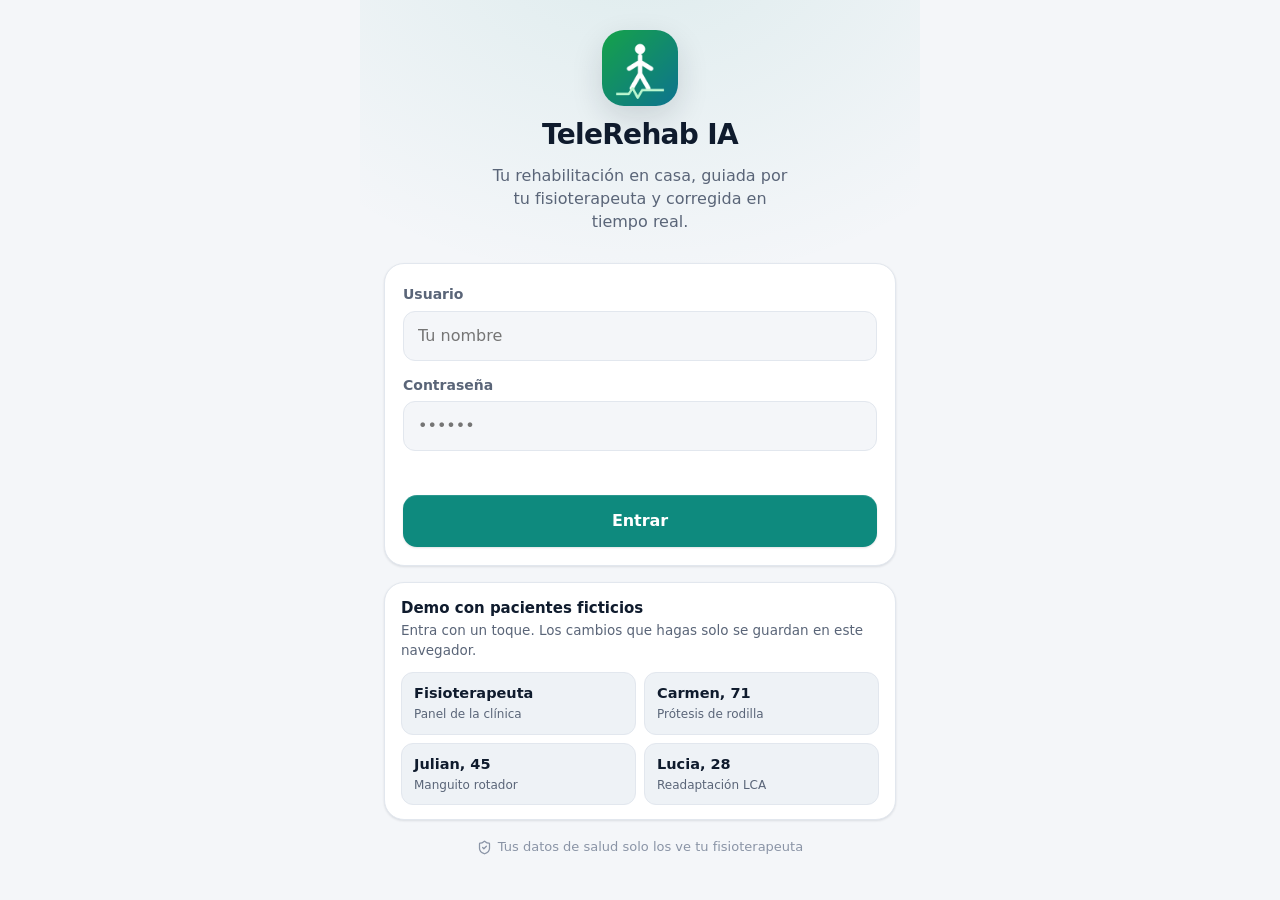
==== index.html @ af3c174a "Demo pública de TeleRehab IA con pacientes ficticios Co-Authored-By: Claude Opus 5.5 <noreply@anthro" ====
<!doctype html>
<html lang="es">
<head>
  <meta charset="utf-8">
  <meta name="viewport" content="width=device-width, initial-scale=1, viewport-fit=cover">
  <meta name="theme-color" content="#F4F6F9" media="(prefers-color-scheme: light)">
  <meta name="theme-color" content="#0B1015" media="(prefers-color-scheme: dark)">
  <meta name="description" content="Telerehabilitación con visión artificial: tu fisioterapeuta te corrige en casa.">
  <meta name="apple-mobile-web-app-capable" content="yes">
  <meta name="mobile-web-app-capable" content="yes">
  <meta name="apple-mobile-web-app-status-bar-style" content="default">
  <meta name="apple-mobile-web-app-title" content="TeleRehab">
  <meta name="robots" content="noindex">
  <title>TeleRehab IA</title>
  <link rel="manifest" href="/manifest.webmanifest">
  <link rel="icon" href="/static/icono.svg" type="image/svg+xml">
  <link rel="apple-touch-icon" href="/static/icono-192.png">
  <link rel="stylesheet" href="/static/app.css">
</head>
<body>
  <!-- Iconos de línea estilo Lucide (licencia ISC). Se usan con <svg class="ic"><use href="#i-nombre"/></svg> -->
  <svg width="0" height="0" style="position:absolute" aria-hidden="true">
    <symbol id="i-atras" viewBox="0 0 24 24"><path d="m12 19-7-7 7-7"/><path d="M19 12H5"/></symbol>
    <symbol id="i-flecha" viewBox="0 0 24 24"><path d="m9 18 6-6-6-6"/></symbol>
    <symbol id="i-usuario" viewBox="0 0 24 24"><path d="M19 21v-2a4 4 0 0 0-4-4H9a4 4 0 0 0-4 4v2"/><circle cx="12" cy="7" r="4"/></symbol>
    <symbol id="i-usuarios" viewBox="0 0 24 24"><path d="M16 21v-2a4 4 0 0 0-4-4H6a4 4 0 0 0-4 4v2"/><circle cx="9" cy="7" r="4"/><path d="M22 21v-2a4 4 0 0 0-3-3.87"/><path d="M16 3.13a4 4 0 0 1 0 7.75"/></symbol>
    <symbol id="i-usuario-mas" viewBox="0 0 24 24"><path d="M16 21v-2a4 4 0 0 0-4-4H6a4 4 0 0 0-4 4v2"/><circle cx="9" cy="7" r="4"/><path d="M19 8v6"/><path d="M22 11h-6"/></symbol>
    <symbol id="i-ajustes" viewBox="0 0 24 24"><path d="M21 4h-7"/><path d="M10 4H3"/><path d="M21 12h-9"/><path d="M8 12H3"/><path d="M21 20h-5"/><path d="M12 20H3"/><path d="M14 2v4"/><path d="M8 10v4"/><path d="M16 18v4"/></symbol>
    <symbol id="i-grafica" viewBox="0 0 24 24"><path d="M3 3v16a2 2 0 0 0 2 2h16"/><path d="M18 17V9"/><path d="M13 17V5"/><path d="M8 17v-3"/></symbol>
    <symbol id="i-documento" viewBox="0 0 24 24"><path d="M15 2H6a2 2 0 0 0-2 2v16a2 2 0 0 0 2 2h12a2 2 0 0 0 2-2V7Z"/><path d="M14 2v4a2 2 0 0 0 2 2h4"/><path d="M10 9H8"/><path d="M16 13H8"/><path d="M16 17H8"/></symbol>
    <symbol id="i-mas" viewBox="0 0 24 24"><path d="M5 12h14"/><path d="M12 5v14"/></symbol>
    <symbol id="i-buscar" viewBox="0 0 24 24"><circle cx="11" cy="11" r="8"/><path d="m21 21-4.3-4.3"/></symbol>
    <symbol id="i-play" viewBox="0 0 24 24"><path d="M7 4.5v15a1 1 0 0 0 1.5.86l12.5-7.5a1 1 0 0 0 0-1.72L8.5 3.64A1 1 0 0 0 7 4.5z" fill="currentColor" stroke="none"/></symbol>
    <symbol id="i-check" viewBox="0 0 24 24"><path d="M20 6 9 17l-5-5"/></symbol>
    <symbol id="i-check-circulo" viewBox="0 0 24 24"><circle cx="12" cy="12" r="10"/><path d="m9 12 2 2 4-4"/></symbol>
    <symbol id="i-calendario" viewBox="0 0 24 24"><rect width="18" height="18" x="3" y="4" rx="2"/><path d="M16 2v4"/><path d="M8 2v4"/><path d="M3 10h18"/></symbol>
    <symbol id="i-plan" viewBox="0 0 24 24"><rect width="8" height="4" x="8" y="2" rx="1"/><path d="M16 4h2a2 2 0 0 1 2 2v14a2 2 0 0 1-2 2H6a2 2 0 0 1-2-2V6a2 2 0 0 1 2-2h2"/><path d="M12 11h4"/><path d="M12 16h4"/><path d="M8 11h.01"/><path d="M8 16h.01"/></symbol>
    <symbol id="i-tendencia" viewBox="0 0 24 24"><path d="M22 7 13.5 15.5 8.5 10.5 2 17"/><path d="M16 7h6v6"/></symbol>
    <symbol id="i-actividad" viewBox="0 0 24 24"><path d="M22 12h-4l-3 9L9 3l-3 9H2"/></symbol>
    <symbol id="i-llave" viewBox="0 0 24 24"><circle cx="7.5" cy="15.5" r="5.5"/><path d="m21 2-9.6 9.6"/><path d="m15.5 7.5 3 3L22 7l-3-3"/></symbol>
    <symbol id="i-escudo" viewBox="0 0 24 24"><path d="M20 13c0 5-3.5 7.5-7.66 8.95a1 1 0 0 1-.67-.01C7.5 20.5 4 18 4 13V6a1 1 0 0 1 1-1c2 0 4.5-1.2 6.24-2.72a1.17 1.17 0 0 1 1.52 0C14.51 3.81 17 5 19 5a1 1 0 0 1 1 1z"/><path d="m9 12 2 2 4-4"/></symbol>
    <symbol id="i-descargar" viewBox="0 0 24 24"><path d="M21 15v4a2 2 0 0 1-2 2H5a2 2 0 0 1-2-2v-4"/><path d="m7 10 5 5 5-5"/><path d="M12 15V3"/></symbol>
    <symbol id="i-subir" viewBox="0 0 24 24"><path d="M21 15v4a2 2 0 0 1-2 2H5a2 2 0 0 1-2-2v-4"/><path d="m17 8-5-5-5 5"/><path d="M12 3v12"/></symbol>
    <symbol id="i-movil" viewBox="0 0 24 24"><rect width="14" height="20" x="5" y="2" rx="2"/><path d="M12 18h.01"/></symbol>
    <symbol id="i-camara" viewBox="0 0 24 24"><path d="M14.5 4h-5L7 7H4a2 2 0 0 0-2 2v9a2 2 0 0 0 2 2h16a2 2 0 0 0 2-2V9a2 2 0 0 0-2-2h-3l-2.5-3z"/><circle cx="12" cy="13" r="3"/></symbol>
    <symbol id="i-selfie" viewBox="0 0 24 24"><rect width="14" height="20" x="5" y="2" rx="2"/><circle cx="12" cy="10" r="2.5"/><path d="M8.5 16a3.5 3.5 0 0 1 7 0"/></symbol>
    <symbol id="i-video" viewBox="0 0 24 24"><path d="m16 13 5.22 3.48a.5.5 0 0 0 .78-.42V7.94a.5.5 0 0 0-.76-.43L16 10.5"/><rect x="2" y="6" width="14" height="12" rx="2"/></symbol>
    <symbol id="i-play-circulo" viewBox="0 0 24 24"><circle cx="12" cy="12" r="10"/><path d="M10 8.5v7l5.5-3.5z"/></symbol>
    <symbol id="i-compartir" viewBox="0 0 24 24"><path d="M4 12v8a2 2 0 0 0 2 2h12a2 2 0 0 0 2-2v-8"/><path d="m16 6-4-4-4 4"/><path d="M12 2v13"/></symbol>
    <symbol id="i-copiar" viewBox="0 0 24 24"><rect width="14" height="14" x="8" y="8" rx="2"/><path d="M4 16c-1.1 0-2-.9-2-2V4c0-1.1.9-2 2-2h10c1.1 0 2 .9 2 2"/></symbol>
    <symbol id="i-papelera" viewBox="0 0 24 24"><path d="M3 6h18"/><path d="M19 6v14c0 1-1 2-2 2H7c-1 0-2-1-2-2V6"/><path d="M8 6V4c0-1 1-2 2-2h4c1 0 2 1 2 2"/></symbol>
    <symbol id="i-cerrar" viewBox="0 0 24 24"><path d="M18 6 6 18"/><path d="m6 6 12 12"/></symbol>
    <symbol id="i-parar" viewBox="0 0 24 24"><rect width="12" height="12" x="6" y="6" rx="2" fill="currentColor" stroke="none"/></symbol>
    <symbol id="i-repetir" viewBox="0 0 24 24"><path d="M3 12a9 9 0 1 0 9-9 9.75 9.75 0 0 0-6.74 2.74L3 8"/><path d="M3 3v5h5"/></symbol>
    <symbol id="i-guardar" viewBox="0 0 24 24"><path d="M15.2 3a2 2 0 0 1 1.4.6l3.8 3.8a2 2 0 0 1 .6 1.4V19a2 2 0 0 1-2 2H5a2 2 0 0 1-2-2V5a2 2 0 0 1 2-2z"/><path d="M17 21v-7a1 1 0 0 0-1-1H8a1 1 0 0 0-1 1v7"/><path d="M7 3v4a1 1 0 0 0 1 1h7"/></symbol>
    <symbol id="i-alerta" viewBox="0 0 24 24"><path d="m21.73 18-8-14a2 2 0 0 0-3.48 0l-8 14A2 2 0 0 0 4 21h16a2 2 0 0 0 1.73-3"/><path d="M12 9v4"/><path d="M12 17h.01"/></symbol>
    <symbol id="i-clinica" viewBox="0 0 24 24"><path d="M6 22V4a2 2 0 0 1 2-2h8a2 2 0 0 1 2 2v18Z"/><path d="M6 12H4a2 2 0 0 0-2 2v6a2 2 0 0 0 2 2h2"/><path d="M18 9h2a2 2 0 0 1 2 2v9a2 2 0 0 1-2 2h-2"/><path d="M10 6h4"/><path d="M12 4v4"/><path d="M10 14h4"/><path d="M10 18h4"/></symbol>
    <symbol id="i-medalla" viewBox="0 0 24 24"><circle cx="12" cy="8" r="6"/><path d="M15.48 12.89 17 22l-5-3-5 3 1.52-9.11"/></symbol>
    <symbol id="i-salir" viewBox="0 0 24 24"><path d="M9 21H5a2 2 0 0 1-2-2V5a2 2 0 0 1 2-2h4"/><path d="m16 17 5-5-5-5"/><path d="M21 12H9"/></symbol>
    <symbol id="i-enviar" viewBox="0 0 24 24"><path d="m22 2-7 20-4-9-9-4Z"/><path d="M22 2 11 13"/></symbol>
    <symbol id="i-reloj" viewBox="0 0 24 24"><path d="M10 2h4"/><path d="m12 14 3-3"/><circle cx="12" cy="14" r="8"/></symbol>
    <symbol id="i-llama" viewBox="0 0 24 24"><path d="M8.5 14.5A2.5 2.5 0 0 0 11 12c0-1.38-.5-2-1-3-1.07-2.14-.22-4.05 2-6 .5 2.5 2 4.9 4 6.5 2 1.6 3 3.5 3 5.5a7 7 0 1 1-14 0c0-1.15.43-2.29 1-3a2.5 2.5 0 0 0 2.5 2.5z"/></symbol>
    <symbol id="i-diana" viewBox="0 0 24 24"><circle cx="12" cy="12" r="10"/><circle cx="12" cy="12" r="6"/><circle cx="12" cy="12" r="2"/></symbol>
    <symbol id="i-info" viewBox="0 0 24 24"><circle cx="12" cy="12" r="10"/><path d="M12 16v-4"/><path d="M12 8h.01"/></symbol>
    <symbol id="i-repeticiones" viewBox="0 0 24 24"><path d="m17 2 4 4-4 4"/><path d="M3 11v-1a4 4 0 0 1 4-4h14"/><path d="m7 22-4-4 4-4"/><path d="M21 13v1a4 4 0 0 1-4 4H3"/></symbol>
    <symbol id="i-qr" viewBox="0 0 24 24"><rect width="5" height="5" x="3" y="3" rx="1"/><rect width="5" height="5" x="16" y="3" rx="1"/><rect width="5" height="5" x="3" y="16" rx="1"/><path d="M21 16h-3a2 2 0 0 0-2 2v3"/><path d="M21 21v.01"/><path d="M12 7v3a2 2 0 0 1-2 2H7"/><path d="M3 12h.01"/><path d="M12 3h.01"/><path d="M12 16v.01"/><path d="M16 12h1"/><path d="M21 12v.01"/><path d="M12 21v-1"/></symbol>
  </svg>
  <div id="app" aria-live="polite"></div>
  <div id="hoja" class="hoja" hidden>
    <div class="hoja-fondo" data-cerrar></div>
    <div class="hoja-panel" role="dialog" aria-modal="true">
      <div class="hoja-asa"></div>
      <div id="hoja-contenido"></div>
    </div>
  </div>
  <div id="aviso" class="aviso" role="status" hidden></div>
  <script src="/static/demo.js"></script>
  <script src="/static/app.js"></script>
</body>
</html>
---- static/app.css ----
/* TeleRehab IA · sistema visual
   Tema claro clínico por defecto (como las apps de fisio del mercado) y oscuro automático.
   Todo color sale de los tokens: no hay colores sueltos fuera de :root. */
:root {
  --fondo: #F4F6F9;
  --superficie: #FFFFFF;
  --superficie-2: #EEF2F6;
  --borde: #E2E7EE;
  --texto: #0F1B2D;
  --texto-2: #5A6578;
  --texto-3: #8A94A6;
  --acento: #0E8A7E;
  --acento-osc: #0B6E65;
  --acento-suave: rgba(14, 138, 126, .10);
  --sobre-acento: #FFFFFF;
  --azul: #2563EB;
  --azul-suave: rgba(37, 99, 235, .10);
  --rojo: #DC2626;
  --rojo-suave: rgba(220, 38, 38, .09);
  --ambar: #D97706;
  --ambar-suave: rgba(217, 119, 6, .11);
  --ok-txt: #047857;
  --mal-txt: #B91C1C;
  --aviso-txt: #92400E;
  --cristal: rgba(244, 246, 249, .86);
  --velo: rgba(15, 27, 45, .45);
  --heroe: linear-gradient(135deg, #0E8A7E 0%, #0B6E65 55%, #155E75 100%);
  --sombra-1: 0 1px 2px rgba(15, 27, 45, .05), 0 1px 3px rgba(15, 27, 45, .06);
  --sombra: 0 12px 32px rgba(15, 27, 45, .14);
  --radio: 16px;
  --seguro-arriba: env(safe-area-inset-top, 0px);
  --seguro-abajo: env(safe-area-inset-bottom, 0px);
  color-scheme: light;
}
@media (prefers-color-scheme: dark) {
  :root {
    --fondo: #0B1015;
    --superficie: #141A21;
    --superficie-2: #1C242E;
    --borde: #26303C;
    --texto: #E8EDF3;
    --texto-2: #9AA6B6;
    --texto-3: #6B7686;
    --acento: #2BC4B3;
    --acento-osc: #14A394;
    --acento-suave: rgba(43, 196, 179, .13);
    --sobre-acento: #04221F;
    --azul: #60A5FA;
    --azul-suave: rgba(96, 165, 250, .13);
    --rojo: #F87171;
    --rojo-suave: rgba(248, 113, 113, .13);
    --ambar: #FBBF24;
    --ambar-suave: rgba(251, 191, 36, .12);
    --ok-txt: #6EE7B7;
    --mal-txt: #FCA5A5;
    --aviso-txt: #FCD34D;
    --cristal: rgba(11, 16, 21, .86);
    --velo: rgba(0, 0, 0, .6);
    --heroe: linear-gradient(135deg, #0F766E 0%, #0B5750 60%, #0E4A5C 100%);
    --sombra-1: 0 0 0 1px rgba(255, 255, 255, .02);
    --sombra: 0 14px 34px rgba(0, 0, 0, .5);
    color-scheme: dark;
  }
}

* { box-sizing: border-box; -webkit-tap-highlight-color: transparent; }
html, body { margin: 0; height: 100%; }
body {
  background: var(--fondo);
  color: var(--texto);
  font: 16px/1.45 -apple-system, BlinkMacSystemFont, "SF Pro Text", "Inter", "Segoe UI", Roboto, system-ui, sans-serif;
  -webkit-font-smoothing: antialiased;
  overscroll-behavior-y: none;
}
button, input, select, textarea { font: inherit; color: inherit; }
button { cursor: pointer; }
h1, h2, h3 { margin: 0; line-height: 1.2; }
#app { max-width: 560px; margin: 0 auto; min-height: 100%; }
:focus-visible { outline: 3px solid var(--azul-suave); outline-offset: 2px; }

/* ── Iconos (sprite SVG de index.html) ─────────────────── */
.ic { width: 22px; height: 22px; flex: none; stroke: currentColor; fill: none; stroke-width: 2; stroke-linecap: round; stroke-linejoin: round; vertical-align: middle; }
.ic.peq { width: 18px; height: 18px; }
.ic.mini { width: 15px; height: 15px; }
.ic.gr { width: 28px; height: 28px; }

/* ── Estructura de pantalla ─────────────────────────────── */
.pantalla { min-height: 100dvh; display: flex; flex-direction: column; animation: entrar .22s ease-out; }
@keyframes entrar { from { transform: translateY(6px); } to { transform: none; } }
.cabecera {
  position: sticky; top: 0; z-index: 5;
  display: flex; align-items: center; gap: 10px;
  padding: calc(12px + var(--seguro-arriba)) 16px 10px;
  background: var(--cristal); backdrop-filter: saturate(1.6) blur(16px); -webkit-backdrop-filter: saturate(1.6) blur(16px);
}
.cabecera h1 { font-size: 19px; font-weight: 700; letter-spacing: -.01em; flex: 1; min-width: 0; overflow: hidden; text-overflow: ellipsis; white-space: nowrap; }
.cabecera .marca-mini { display: flex; align-items: center; gap: 8px; flex: 1; font-weight: 750; font-size: 17px; letter-spacing: -.01em; }
.cabecera .marca-mini img { width: 28px; height: 28px; border-radius: 8px; }
.contenido { flex: 1; padding: 4px 16px calc(100px + var(--seguro-abajo)); }
.contenido.sin-tabs { padding-bottom: calc(28px + var(--seguro-abajo)); }

.btn-icono {
  width: 40px; height: 40px; border-radius: 12px; border: 1px solid var(--borde);
  display: grid; place-items: center; flex: none;
  background: var(--superficie); color: var(--texto); box-shadow: var(--sombra-1);
}
.btn-icono:active { transform: scale(.95); }
.btn-icono.avatar { border-radius: 50%; background: var(--acento-suave); color: var(--acento-osc); border-color: transparent; font-weight: 750; font-size: 15px; }

/* ── Botones ───────────────────────────────────────────── */
.btn {
  display: flex; align-items: center; justify-content: center; gap: 8px;
  width: 100%; min-height: 52px; padding: 12px 18px;
  border: 0; border-radius: 14px; font-weight: 650; font-size: 16px; letter-spacing: -.005em;
  background: var(--acento); color: var(--sobre-acento);
  box-shadow: 0 1px 2px rgba(15, 27, 45, .12), inset 0 1px 0 rgba(255, 255, 255, .12);
  transition: transform .08s, filter .15s;
}
.btn:active { transform: scale(.98); filter: brightness(.95); }
.btn:disabled { opacity: .5; }
.btn.secundario { background: var(--superficie); color: var(--texto); border: 1px solid var(--borde); box-shadow: var(--sombra-1); }
.btn.peligro { background: var(--rojo); color: #fff; }
.btn.fantasma { background: transparent; color: var(--texto-2); min-height: 44px; box-shadow: none; }
.btn.claro { background: #fff; color: #0B6E65; box-shadow: 0 6px 16px rgba(0, 0, 0, .18); }
.fila-btns { display: grid; gap: 10px; }

/* ── Login ─────────────────────────────────────────────── */
.login { justify-content: center; padding: calc(24px + var(--seguro-arriba)) 24px calc(24px + var(--seguro-abajo));
  background: radial-gradient(120% 60% at 50% -10%, var(--acento-suave), transparent 70%); }
.marca { display: flex; flex-direction: column; align-items: center; gap: 12px; margin-bottom: 30px; text-align: center; }
.marca img { width: 76px; height: 76px; border-radius: 22px; box-shadow: var(--sombra); }
.marca h1 { font-size: 28px; font-weight: 800; letter-spacing: -.025em; }
.marca p { margin: 0; color: var(--texto-2); max-width: 310px; }
.login form { background: var(--superficie); border: 1px solid var(--borde); border-radius: 20px; padding: 20px 18px 18px; box-shadow: var(--sombra-1); }
.sello { display: flex; align-items: center; justify-content: center; gap: 6px; margin-top: 18px; font-size: 13px; color: var(--texto-3); text-align: center; }

/* ── Formularios ───────────────────────────────────────── */
.campo { display: grid; gap: 6px; margin-bottom: 14px; }
.campo label { font-size: 14px; color: var(--texto-2); font-weight: 600; }
.campo input, .campo textarea {
  width: 100%; min-height: 50px; padding: 12px 14px;
  border-radius: 12px; border: 1px solid var(--borde);
  background: var(--fondo); outline: none; font-size: 16px; transition: border-color .15s, box-shadow .15s;
}
.campo textarea { min-height: 80px; resize: vertical; }
.campo input:focus, .campo textarea:focus { border-color: var(--acento); box-shadow: 0 0 0 4px var(--acento-suave); background: var(--superficie); }
.campo input[readonly] { color: var(--texto-2); }
.error { color: var(--mal-txt); font-size: 14px; min-height: 20px; margin: 4px 0 10px; }
.dos-col { display: grid; grid-template-columns: 1fr 1fr; gap: 10px; }

/* ── Tarjetas ──────────────────────────────────────────── */
.tarjeta { background: var(--superficie); border: 1px solid var(--borde); border-radius: var(--radio); padding: 16px; box-shadow: var(--sombra-1); }
.saludo { margin: 8px 2px 16px; }
.saludo .fecha { font-size: 13px; font-weight: 650; color: var(--texto-3); text-transform: uppercase; letter-spacing: .06em; margin: 0 0 4px; }
.saludo h2 { font-size: 27px; font-weight: 800; letter-spacing: -.025em; }
.saludo p { margin: 4px 0 0; color: var(--texto-2); }
.seccion-tit { font-size: 13px; text-transform: uppercase; letter-spacing: .07em; color: var(--texto-3); margin: 26px 2px 10px; font-weight: 700;
  display: flex; align-items: center; justify-content: space-between; gap: 8px; }
.seccion-tit small { text-transform: none; letter-spacing: 0; font-weight: 600; font-size: 13px; }

.kpis { display: grid; grid-template-columns: repeat(3, 1fr); gap: 10px; }
.kpi { background: var(--superficie); border: 1px solid var(--borde); border-radius: 16px; padding: 12px 12px 11px; box-shadow: var(--sombra-1); min-width: 0; }
.kpi .ic { color: var(--acento); margin-bottom: 6px; }
.kpi b { display: block; font-size: 24px; font-weight: 800; font-variant-numeric: tabular-nums; letter-spacing: -.03em; }
.kpi span { display: block; font-size: 12px; color: var(--texto-2); line-height: 1.3; }

.lista { display: grid; gap: 10px; }
.item {
  display: flex; align-items: center; gap: 14px; width: 100%; text-align: left;
  padding: 12px 14px 12px 12px; border-radius: var(--radio); border: 1px solid var(--borde);
  background: var(--superficie); color: var(--texto); box-shadow: var(--sombra-1);
  transition: transform .08s, border-color .15s;
}
.item:active { transform: scale(.99); background: var(--superficie-2); }
.item .emoji { width: 46px; height: 46px; flex: none; border-radius: 13px; display: grid; place-items: center; font-size: 17px; font-weight: 750;
  background: var(--acento-suave); color: var(--acento-osc); }
.item .miniatura { position: relative; width: 58px; height: 58px; flex: none; border-radius: 13px; overflow: hidden; background: var(--superficie-2); }
.item .miniatura img { width: 100%; height: 100%; object-fit: cover; object-position: center 35%; display: block; }
.item .miniatura .ic { position: absolute; inset: 0; margin: auto; color: var(--texto-3); }
.item .miniatura .sello-ok { position: absolute; right: 3px; bottom: 3px; width: 20px; height: 20px; border-radius: 50%; display: grid; place-items: center;
  background: var(--acento); color: #fff; box-shadow: 0 0 0 2px var(--superficie); }
.item .miniatura .sello-ok .ic { position: static; width: 13px; height: 13px; color: #fff; stroke-width: 3; }
.item .txt { flex: 1; min-width: 0; }
.item .txt b { display: block; font-size: 16px; font-weight: 650; letter-spacing: -.01em; }
.item .txt small { color: var(--texto-2); font-size: 13px; }
.item .flecha { color: var(--texto-3); display: grid; }
.etiqueta { display: inline-block; font-size: 12px; font-weight: 600; padding: 3px 8px; border-radius: 99px; background: var(--superficie-2); color: var(--texto-2); }
.etiqueta.ok { background: var(--acento-suave); color: var(--ok-txt); }
.etiqueta.mal { background: var(--rojo-suave); color: var(--mal-txt); }

/* ── Tarjeta principal del paciente ────────────────────── */
.heroe { position: relative; overflow: hidden; border-radius: 22px; padding: 20px 18px 18px; color: #fff; background: var(--heroe); box-shadow: 0 14px 30px rgba(11, 110, 101, .28); }
.heroe::after { content: ""; position: absolute; right: -60px; top: -70px; width: 220px; height: 220px; border-radius: 50%;
  background: radial-gradient(circle, rgba(255, 255, 255, .16), transparent 65%); pointer-events: none; }
.heroe .sup { display: flex; align-items: center; gap: 14px; margin-bottom: 18px; }
.heroe .sup > div:first-child { flex: 1; min-width: 0; }
.heroe small { display: block; font-size: 12px; font-weight: 700; text-transform: uppercase; letter-spacing: .08em; opacity: .8; }
.heroe h3 { font-size: 21px; font-weight: 800; letter-spacing: -.02em; margin-top: 4px; }
.heroe p { margin: 4px 0 0; opacity: .88; font-size: 14px; }
.heroe .anillo { --p: 0; width: 64px; height: 64px; flex: none; border-radius: 50%; display: grid; place-items: center;
  background: conic-gradient(#fff calc(var(--p) * 1%), rgba(255, 255, 255, .22) 0); }
.heroe .anillo b { width: 52px; height: 52px; border-radius: 50%; display: grid; place-items: center; font-size: 15px; font-weight: 800;
  background: #0C6A62; font-variant-numeric: tabular-nums; }
.heroe .hecho { display: flex; align-items: center; gap: 8px; font-weight: 650; background: rgba(255, 255, 255, .14); border-radius: 12px; padding: 12px 14px; }

.stats { display: grid; grid-template-columns: 1fr 1fr; gap: 10px; margin-top: 12px; }
.stat { display: flex; align-items: center; gap: 12px; background: var(--superficie); border: 1px solid var(--borde); border-radius: 16px; padding: 12px; box-shadow: var(--sombra-1); }
.stat .ic-caja { width: 38px; height: 38px; border-radius: 11px; display: grid; place-items: center; flex: none; background: var(--acento-suave); color: var(--acento-osc); }
.stat .ic-caja.azul { background: var(--azul-suave); color: var(--azul); }
.stat .ic-caja.ambar { background: var(--ambar-suave); color: var(--ambar); }
.stat b { display: block; font-size: 18px; font-weight: 800; letter-spacing: -.02em; font-variant-numeric: tabular-nums; }
.stat span { display: block; font-size: 12px; color: var(--texto-2); line-height: 1.25; }

/* ── Detalle de ejercicio ──────────────────────────────── */
.marco-video { position: relative; width: fit-content; max-width: 100%; margin: 0 auto; border-radius: 20px; overflow: hidden; background: #0B1015; box-shadow: var(--sombra); }
.video-explicativo { height: 56vh; max-width: 100%; display: block; object-fit: cover; background: #0B1015; aspect-ratio: 9 / 16; }
.marco-video .marca-agua { position: absolute; left: 10px; top: 10px; display: flex; align-items: center; gap: 6px; padding: 5px 10px; border-radius: 99px;
  font-size: 12px; font-weight: 700; color: #fff; background: rgba(0, 0, 0, .45); backdrop-filter: blur(6px); pointer-events: none; }
.pauta { display: flex; flex-wrap: wrap; gap: 8px; margin: 14px 0 0; }
.pauta span { display: inline-flex; align-items: center; gap: 6px; font-size: 13px; font-weight: 650; padding: 7px 11px; border-radius: 99px;
  background: var(--superficie); border: 1px solid var(--borde); color: var(--texto-2); }
.pauta span .ic { color: var(--acento); }
.receta-fisio { display: flex; gap: 12px; align-items: flex-start; margin-bottom: 14px; }
.receta-fisio .ic-caja { width: 38px; height: 38px; border-radius: 11px; display: grid; place-items: center; flex: none; background: var(--acento-suave); color: var(--acento-osc); }
.consejos { list-style: none; padding: 0; margin: 0; display: grid; gap: 0; background: var(--superficie); border: 1px solid var(--borde); border-radius: var(--radio); box-shadow: var(--sombra-1); counter-reset: paso; }
.consejos li { position: relative; padding: 13px 14px 13px 52px; font-size: 15px; border-top: 1px solid var(--borde); counter-increment: paso; }
.consejos li:first-child { border-top: 0; }
.consejos li::before { content: counter(paso); position: absolute; left: 14px; top: 12px; width: 24px; height: 24px; border-radius: 50%; display: grid; place-items: center;
  font-size: 13px; font-weight: 800; background: var(--acento-suave); color: var(--acento-osc); }
.segmentado { display: grid; grid-template-columns: repeat(3, 1fr); background: var(--superficie-2); border-radius: 13px; padding: 4px; gap: 4px; }
.segmentado button { border: 0; border-radius: 10px; min-height: 42px; background: transparent; color: var(--texto-2); font-weight: 650; font-size: 14px; }
.segmentado button[aria-pressed="true"] { background: var(--superficie); color: var(--texto); box-shadow: 0 1px 3px rgba(15, 27, 45, .12); }
.pie-fijo {
  position: sticky; bottom: 0; margin: 20px -16px 0; padding: 14px 16px calc(14px + var(--seguro-abajo));
  background: linear-gradient(to top, var(--fondo) 72%, transparent);
}
.alerta { display: flex; gap: 10px; align-items: flex-start; border-radius: 14px; padding: 13px 14px; margin-bottom: 14px; font-size: 15px;
  background: var(--ambar-suave); border: 1px solid color-mix(in srgb, var(--ambar) 35%, transparent); color: var(--aviso-txt); }
.alerta .ic { margin-top: 1px; }

/* ── Chips y gráficas ──────────────────────────────────── */
.chips { display: flex; gap: 8px; overflow-x: auto; padding: 2px 16px 6px; margin: 0 -16px; scrollbar-width: none; }
.chips::-webkit-scrollbar { display: none; }
.chip { flex: none; border: 1px solid var(--borde); background: var(--superficie); color: var(--texto-2); border-radius: 99px; padding: 8px 14px; font-size: 14px; font-weight: 650; }
.chip[aria-pressed="true"] { background: var(--texto); color: var(--fondo); border-color: var(--texto); }
.grafica-svg { padding: 14px 12px 10px; }
.grafica-svg svg { width: 100%; height: auto; display: block; overflow: visible; }
.grafica-svg .eje { stroke: var(--borde); stroke-width: 1; }
.grafica-svg text { fill: var(--texto-3); font-size: 10px; font-family: inherit; }
.grafica-svg .b-ok { fill: var(--acento); }
.grafica-svg .b-mal { fill: var(--rojo); opacity: .85; }
.grafica-svg .linea { fill: none; stroke: var(--azul); stroke-width: 2; stroke-linejoin: round; }
.grafica-svg .punto { fill: var(--superficie); stroke: var(--azul); stroke-width: 2; }
.leyenda { display: flex; flex-wrap: wrap; gap: 14px; font-size: 12px; color: var(--texto-2); margin: 10px 4px 0; }
.leyenda i { display: inline-block; width: 10px; height: 10px; border-radius: 3px; margin-right: 6px; vertical-align: -1px; }
.leyenda .l-ok { background: var(--acento); } .leyenda .l-mal { background: var(--rojo); } .leyenda .l-pct { background: var(--azul); height: 3px; border-radius: 2px; vertical-align: 3px; }
.vacio { text-align: center; color: var(--texto-2); padding: 40px 20px; }
.vacio .ic-vacio { width: 56px; height: 56px; border-radius: 18px; display: grid; place-items: center; margin: 0 auto 12px; background: var(--acento-suave); color: var(--acento-osc); }

.dia { padding: 14px 16px; }
.dia h3 { font-size: 15px; margin-bottom: 8px; display: flex; justify-content: space-between; align-items: center; gap: 8px; }
.serie { display: flex; align-items: center; justify-content: space-between; gap: 10px; padding: 10px 0; border-top: 1px solid var(--borde); font-size: 14px; }
.serie:first-of-type { border-top: 0; }
.serie button { display: inline-flex; align-items: center; gap: 6px; border: 1px solid var(--borde); background: var(--superficie-2); color: var(--texto); border-radius: 10px; padding: 7px 11px; font-size: 13px; font-weight: 650; flex: none; }

/* ── Barra de pestañas ─────────────────────────────────── */
.tabs {
  position: fixed; left: 50%; transform: translateX(-50%); bottom: 0; z-index: 10;
  width: 100%; max-width: 560px; display: grid; grid-template-columns: repeat(var(--n, 2), 1fr);
  padding: 6px 12px calc(6px + var(--seguro-abajo));
  background: var(--cristal); backdrop-filter: saturate(1.6) blur(16px); -webkit-backdrop-filter: saturate(1.6) blur(16px);
  border-top: 1px solid var(--borde);
}
.tabs button { border: 0; background: none; color: var(--texto-3); display: grid; justify-items: center; gap: 3px; padding: 6px; font-size: 11.5px; font-weight: 650; }
.tabs button .ic { width: 24px; height: 24px; }
.tabs button[aria-current="page"] { color: var(--acento); }

/* ── Serie en directo (siempre oscuro: es la cámara) ───── */
.directo { position: fixed; inset: 0; background: #000; color: #fff; z-index: 20; display: flex; flex-direction: column; }
.directo .lienzo { flex: 1; position: relative; overflow: hidden; min-height: 0; }
.directo img, .directo video.previa { position: absolute; inset: 0; width: 100%; height: 100%; object-fit: contain; }
.directo video.oculto { position: absolute; width: 1px; height: 1px; opacity: 0; pointer-events: none; }
.directo .barra-sup { display: flex; align-items: center; gap: 10px; padding: calc(10px + var(--seguro-arriba)) 14px 10px; background: #000; }
.directo .barra-sup h2 { flex: 1; font-size: 17px; text-transform: none; }
.directo .btn-icono { background: rgba(255, 255, 255, .12); color: #fff; border-color: transparent; box-shadow: none; }
.pildora { padding: 6px 12px; border-radius: 99px; font-size: 14px; font-weight: 700; background: rgba(255, 255, 255, .14); backdrop-filter: blur(8px); }
.pildora.mal { background: rgba(220, 38, 38, .9); }
.directo .barra-inf { display: flex; gap: 10px; padding: 10px 16px calc(12px + var(--seguro-abajo)); background: #000; }
.directo .barra-inf .btn { flex: 1; }
.directo .mensaje {
  position: absolute; left: 16px; right: 16px; top: 50%; transform: translateY(-50%); z-index: 2;
  text-align: center; font-size: 17px; font-weight: 600; padding: 16px; border-radius: 16px;
  background: rgba(0, 0, 0, .55); backdrop-filter: blur(8px);
}
.directo .mensaje:empty { display: none; }

.resultado { justify-content: center; text-align: center; padding: calc(24px + var(--seguro-arriba)) 24px calc(24px + var(--seguro-abajo)); gap: 10px; }
.resultado .grande { width: 96px; height: 96px; border-radius: 50%; display: grid; place-items: center; margin: 0 auto 8px;
  background: var(--acento-suave); color: var(--acento); animation: pop .45s cubic-bezier(.2, 1.6, .4, 1); }
.resultado .grande .ic { width: 48px; height: 48px; stroke-width: 2.2; }
.resultado .grande.ambar { background: var(--ambar-suave); color: var(--ambar); }
.resultado .grande.azul { background: var(--azul-suave); color: var(--azul); }
@keyframes pop { from { transform: scale(.3); } to { transform: none; } }
.resultado h2 { font-size: 26px; font-weight: 800; letter-spacing: -.02em; }
.resultado p { color: var(--texto-2); margin: 0 0 18px; }
.resultado .receta { margin: -6px 0 18px; }

/* ── Hoja inferior (modal) ─────────────────────────────── */
.hoja { position: fixed; inset: 0; z-index: 30; }
.hoja-fondo { position: absolute; inset: 0; background: var(--velo); animation: fundido .2s; }
.hoja-panel {
  position: absolute; left: 50%; bottom: 0; transform: translateX(-50%);
  width: 100%; max-width: 560px; max-height: 92dvh; overflow-y: auto;
  background: var(--superficie); border-radius: 24px 24px 0 0; box-shadow: var(--sombra);
  padding: 10px 18px calc(22px + var(--seguro-abajo)); animation: subir .25s ease-out;
}
.hoja-asa { width: 40px; height: 5px; border-radius: 9px; background: var(--borde); margin: 0 auto 14px; }
.hoja h2 { font-size: 20px; font-weight: 750; letter-spacing: -.015em; margin-bottom: 14px; }
.hoja .item { box-shadow: none; background: var(--fondo); }
.hoja .campo input, .hoja .campo textarea { background: var(--fondo); }
@keyframes subir { from { transform: translate(-50%, 100%); } to { transform: translate(-50%, 0); } }
@keyframes fundido { from { opacity: 0; } }
.informe { white-space: pre-wrap; font: 13px/1.5 ui-monospace, SFMono-Regular, Menlo, monospace; background: var(--fondo); border: 1px solid var(--borde); border-radius: 12px; padding: 14px; overflow-x: auto; margin: 0; }
.video-serie { width: 100%; border-radius: 14px; background: #000; margin-bottom: 14px; max-height: 50vh; }

.aviso {
  position: fixed; left: 50%; transform: translateX(-50%); bottom: calc(90px + var(--seguro-abajo)); z-index: 40;
  background: var(--texto); color: var(--fondo); padding: 12px 18px; border-radius: 12px; font-weight: 600; font-size: 14px;
  box-shadow: var(--sombra); max-width: calc(100% - 32px);
}
.buscador-caja { position: relative; margin-bottom: 12px; }
.buscador-caja .ic { position: absolute; left: 13px; top: 50%; transform: translateY(-50%); color: var(--texto-3); }
.buscador { width: 100%; min-height: 46px; padding: 10px 14px 10px 42px; border-radius: 12px; border: 1px solid var(--borde); background: var(--superficie); outline: none; box-shadow: var(--sombra-1); }
.buscador:focus { border-color: var(--acento); box-shadow: 0 0 0 4px var(--acento-suave); }
.cargando { display: grid; place-items: center; padding: 60px; color: var(--texto-2); }
.cargando::before { content: ""; width: 28px; height: 28px; border-radius: 50%; border: 3px solid var(--borde); border-top-color: var(--acento); animation: girar .8s linear infinite; margin-bottom: 10px; }
@keyframes girar { to { transform: rotate(360deg); } }

/* ── Plan de hoy (paciente) ────────────────────────────── */
.progreso { display: block; height: 6px; border-radius: 99px; background: var(--superficie-2); overflow: hidden; }
.progreso i { display: block; height: 100%; border-radius: inherit; background: var(--acento); transition: width .3s; }
.semana { display: flex; align-items: center; gap: 14px; }
.semana .anillo {
  --p: 0; width: 64px; height: 64px; flex: none; border-radius: 50%; display: grid; place-items: center;
  background: conic-gradient(var(--acento) calc(var(--p) * 1%), var(--superficie-2) 0);
}
.semana .anillo b { width: 52px; height: 52px; border-radius: 50%; background: var(--superficie); display: grid; place-items: center; font-size: 15px; font-weight: 800; font-variant-numeric: tabular-nums; }
.semana p { margin: 2px 0 0; color: var(--texto-2); font-size: 14px; }
.item.hecho { border-color: color-mix(in srgb, var(--acento) 45%, var(--borde)); }
.item.hecho .txt b { color: var(--texto-2); }
.item .txt .progreso { margin-top: 8px; }
.receta { font-size: 14px; color: var(--texto-2); margin: 12px 0 0; }

/* ── Alertas y adherencia (fisio) ──────────────────────── */
.atencion { display: grid; gap: 8px; }
.aviso-pac {
  display: flex; align-items: center; gap: 12px; width: 100%; text-align: left; padding: 12px 14px;
  border-radius: 14px; border: 1px solid var(--borde); background: var(--superficie); color: var(--texto); box-shadow: var(--sombra-1);
  border-left: 4px solid var(--ambar);
}
.aviso-pac.alta { border-left-color: var(--rojo); }
.aviso-pac.info { border-left-color: var(--azul); }
.aviso-pac .punto { display: none; }
.aviso-pac .txt { flex: 1; min-width: 0; font-size: 14px; }
.aviso-pac .txt b { display: block; font-size: 15px; }
.aviso-pac .txt span { color: var(--texto-2); }
.aviso-pac .flecha { color: var(--texto-3); display: grid; }
.adh { font-size: 12px; font-weight: 750; padding: 4px 9px; border-radius: 99px; flex: none; background: var(--superficie-2); color: var(--texto-2); font-variant-numeric: tabular-nums; }
.adh.ok { background: var(--acento-suave); color: var(--ok-txt); }
.adh.media { background: var(--ambar-suave); color: var(--aviso-txt); }
.adh.baja { background: var(--rojo-suave); color: var(--mal-txt); }
.av { width: 44px; height: 44px; flex: none; border-radius: 50%; display: grid; place-items: center; font-weight: 750; font-size: 16px; color: #fff; }

/* ── Editor del plan (fisio) ───────────────────────────── */
.fila-plan { background: var(--superficie); border: 1px solid var(--borde); border-radius: 16px; padding: 10px 12px; box-shadow: var(--sombra-1); transition: border-color .15s; }
.fila-plan.activa { border-color: color-mix(in srgb, var(--acento) 55%, var(--borde)); }
.fila-plan .cab { display: flex; align-items: center; gap: 12px; }
.fila-plan .cab b { flex: 1; font-weight: 650; }
.fila-plan .cab .miniatura { width: 44px; height: 44px; flex: none; border-radius: 11px; overflow: hidden; background: var(--superficie-2); }
.fila-plan .cab .miniatura img { width: 100%; height: 100%; object-fit: cover; object-position: center 35%; display: block; }
.fila-plan:not(.activa) .cab .miniatura { filter: grayscale(.8); opacity: .7; }
.fila-plan .ajustes { display: grid; gap: 10px; margin-top: 12px; padding-top: 12px; border-top: 1px solid var(--borde); }
.fila-plan:not(.activa) .ajustes { display: none; }
.interruptor { position: relative; width: 50px; height: 30px; flex: none; }
.interruptor input { position: absolute; inset: 0; opacity: 0; margin: 0; cursor: pointer; z-index: 1; }
.interruptor span { position: absolute; inset: 0; border-radius: 99px; background: var(--superficie-2); border: 1px solid var(--borde); transition: background .15s; }
.interruptor span::after { content: ""; position: absolute; top: 3px; left: 3px; width: 22px; height: 22px; border-radius: 50%; background: #fff; box-shadow: 0 1px 3px rgba(0, 0, 0, .25); transition: transform .15s; }
.interruptor input:checked + span { background: var(--acento); border-color: var(--acento); }
.interruptor input:checked + span::after { transform: translateX(20px); }
.interruptor input:focus-visible + span { box-shadow: 0 0 0 4px var(--acento-suave); }
.contador { display: flex; align-items: center; justify-content: space-between; gap: 10px; font-size: 14px; color: var(--texto-2); }
.contador .ctrl { display: flex; align-items: center; gap: 4px; background: var(--superficie-2); border-radius: 12px; padding: 3px; }
.contador .ctrl button { width: 38px; height: 34px; border: 0; border-radius: 9px; background: transparent; font-size: 18px; color: var(--texto); }
.contador .ctrl button:active { background: var(--borde); }
.contador .ctrl output { min-width: 28px; text-align: center; font-weight: 750; color: var(--texto); font-variant-numeric: tabular-nums; }
.segmentado.peq button { min-height: 36px; font-size: 13px; }

/* ── Privacidad ────────────────────────────────────────── */
.privacidad-txt { font-size: 14px; color: var(--texto-2); }
.privacidad-txt ul { padding-left: 18px; margin: 8px 0; }
.privacidad-txt li { margin-bottom: 6px; }
.privacidad-txt b { color: var(--texto); }
.enlace { color: var(--azul); font-weight: 600; }
.check { display: flex; gap: 12px; align-items: flex-start; padding: 14px; border-radius: 14px; background: var(--superficie); border: 1px solid var(--borde); margin: 14px 0; font-size: 15px; box-shadow: var(--sombra-1); }
.check input { width: 22px; height: 22px; flex: none; margin: 1px 0 0; accent-color: var(--acento); }
.zona-peligro { margin-top: 28px; padding-top: 18px; border-top: 1px solid var(--borde); }
.zona-peligro p { font-size: 13px; color: var(--texto-2); margin: 0 0 10px; }
.btn.borde-rojo { background: transparent; border: 1px solid color-mix(in srgb, var(--rojo) 45%, transparent); color: var(--mal-txt); box-shadow: none; }

@media (prefers-reduced-motion: reduce) { * { animation: none !important; transition: none !important; } }

/* ── Clínicas, métricas del piloto, informe PDF e invitaciones ── */
a.btn, a.btn-icono { text-decoration: none; }
a.btn { display: flex; align-items: center; justify-content: center; }
.acciones-cab { display: flex; gap: 8px; }
.clinica { display: inline-flex; align-items: center; gap: 6px; margin: 2px 2px 12px; color: var(--texto-2); font-size: 13px; font-weight: 650;
  padding: 5px 10px 5px 8px; border-radius: 99px; background: var(--superficie); border: 1px solid var(--borde); }
.clinica .ic { color: var(--acento); }
.ayuda { font-size: 13px; color: var(--texto-2); margin: 6px 2px 10px; line-height: 1.45; }
.tarjeta.acceso { display: flex; align-items: center; gap: 12px; margin-top: 22px; }
.tarjeta.acceso b { display: flex; align-items: center; gap: 8px; }
.tarjeta.acceso b .ic { color: var(--acento); }
.tarjeta.acceso p { margin: 4px 0 0; font-size: 13px; color: var(--texto-2); line-height: 1.4; }
.tarjeta.acceso .btn { width: auto; flex: none; min-height: 44px; padding: 0 16px; }
.qr { display: block; width: 220px; height: 220px; margin: 14px auto; border-radius: 14px; background: #fff; padding: 6px; border: 1px solid var(--borde); }
.enlace-inv { width: 100%; font: 13px ui-monospace, SFMono-Regular, Menlo, monospace; padding: 10px 12px; border-radius: 12px;
  border: 1px solid var(--borde); background: var(--superficie-2); color: var(--texto); }
.comparativa { display: grid; grid-template-columns: 96px 1fr; align-items: center; gap: 10px; margin: 8px 0; font-size: 13px; color: var(--texto-2); }
.barra-h { position: relative; height: 26px; border-radius: 8px; background: var(--superficie-2); overflow: hidden; }
.barra-h span { position: absolute; inset: 0 auto 0 0; border-radius: 8px; }
.barra-h.antes span { background: color-mix(in srgb, var(--texto-3) 40%, transparent); }
.barra-h.despues span { background: var(--acento); }
.barra-h b { position: relative; display: block; line-height: 26px; padding-left: 10px; font-size: 13px; color: var(--texto); font-variant-numeric: tabular-nums; }
.barra-h.despues b { color: var(--sobre-acento); }
.tabla-wrap { padding: 4px 8px; overflow-x: auto; }
.tabla-met { width: 100%; border-collapse: collapse; font-size: 14px; }
.tabla-met th { text-align: left; font-size: 11px; text-transform: uppercase; letter-spacing: .05em; color: var(--texto-3); font-weight: 700; padding: 10px 6px; }
.tabla-met td { padding: 10px 6px; border-top: 1px solid var(--borde); vertical-align: middle; font-variant-numeric: tabular-nums; }
.tabla-met td small { display: block; color: var(--texto-2); font-size: 12px; margin-top: 2px; }
.mejora { font-weight: 750; }
.mejora.sube { color: var(--ok-txt); }
.mejora.baja { color: var(--mal-txt); }
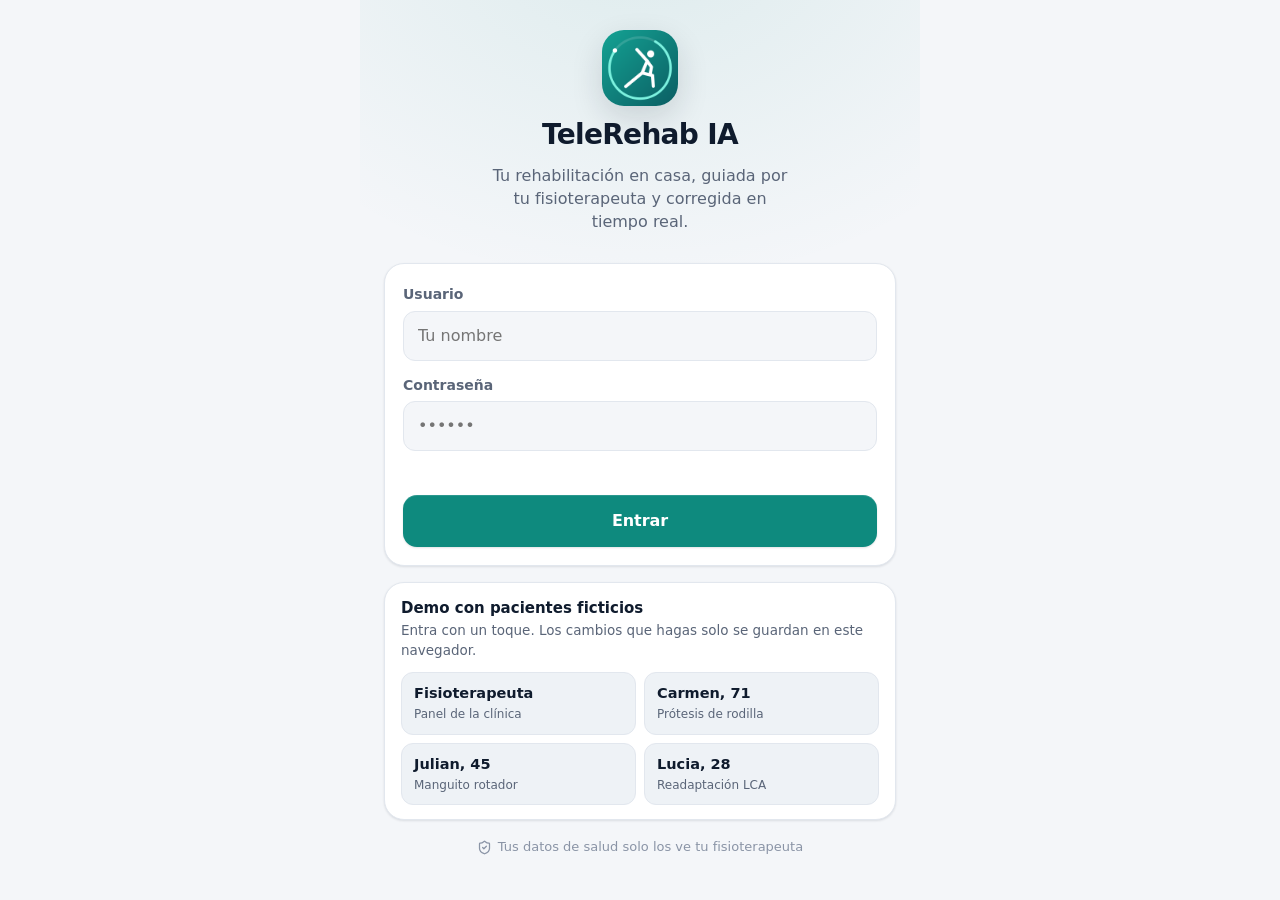
==== commit c4444506: "Vídeos explicativos con la voz de Álvaro y botón «Activar voz» Co-Authored-By: Claude Opus 5.5 <nore" ====
--- a/index.html
+++ b/index.html
@@ -16,6 +16,7 @@
   <link rel="icon" href="/static/icono.svg" type="image/svg+xml">
   <link rel="apple-touch-icon" href="/static/icono-192.png">
   <link rel="stylesheet" href="/static/app.css">
+  <script>try { const t = JSON.parse(localStorage.getItem("tema")); if (t === "claro" || t === "oscuro") document.documentElement.dataset.tema = t; } catch (_) { }</script>
 </head>
 <body>
   <!-- Iconos de línea estilo Lucide (licencia ISC). Se usan con <svg class="ic"><use href="#i-nombre"/></svg> -->
@@ -59,8 +60,13 @@
     <symbol id="i-salir" viewBox="0 0 24 24"><path d="M9 21H5a2 2 0 0 1-2-2V5a2 2 0 0 1 2-2h4"/><path d="m16 17 5-5-5-5"/><path d="M21 12H9"/></symbol>
     <symbol id="i-enviar" viewBox="0 0 24 24"><path d="m22 2-7 20-4-9-9-4Z"/><path d="M22 2 11 13"/></symbol>
     <symbol id="i-reloj" viewBox="0 0 24 24"><path d="M10 2h4"/><path d="m12 14 3-3"/><circle cx="12" cy="14" r="8"/></symbol>
+    <symbol id="i-voz" viewBox="0 0 24 24"><path d="M11 5 6 9H2v6h4l5 4V5z"/><path d="M15.5 8.5a5 5 0 0 1 0 7"/><path d="M19 5a10 10 0 0 1 0 14"/></symbol>
+    <symbol id="i-silencio" viewBox="0 0 24 24"><path d="M11 5 6 9H2v6h4l5 4V5z"/><path d="m22 9-6 6"/><path d="m16 9 6 6"/></symbol>
     <symbol id="i-llama" viewBox="0 0 24 24"><path d="M8.5 14.5A2.5 2.5 0 0 0 11 12c0-1.38-.5-2-1-3-1.07-2.14-.22-4.05 2-6 .5 2.5 2 4.9 4 6.5 2 1.6 3 3.5 3 5.5a7 7 0 1 1-14 0c0-1.15.43-2.29 1-3a2.5 2.5 0 0 0 2.5 2.5z"/></symbol>
     <symbol id="i-diana" viewBox="0 0 24 24"><circle cx="12" cy="12" r="10"/><circle cx="12" cy="12" r="6"/><circle cx="12" cy="12" r="2"/></symbol>
+    <symbol id="i-sol" viewBox="0 0 24 24"><circle cx="12" cy="12" r="4"/><path d="M12 2v2"/><path d="M12 20v2"/><path d="m4.93 4.93 1.41 1.41"/><path d="m17.66 17.66 1.41 1.41"/><path d="M2 12h2"/><path d="M20 12h2"/><path d="m6.34 17.66-1.41 1.41"/><path d="m19.07 4.93-1.41 1.41"/></symbol>
+    <symbol id="i-luna" viewBox="0 0 24 24"><path d="M12 3a6 6 0 0 0 9 9 9 9 0 1 1-9-9Z"/></symbol>
+    <symbol id="i-auto" viewBox="0 0 24 24"><circle cx="12" cy="12" r="10"/><path d="M12 2a10 10 0 0 1 0 20Z" fill="currentColor"/></symbol>
     <symbol id="i-info" viewBox="0 0 24 24"><circle cx="12" cy="12" r="10"/><path d="M12 16v-4"/><path d="M12 8h.01"/></symbol>
     <symbol id="i-repeticiones" viewBox="0 0 24 24"><path d="m17 2 4 4-4 4"/><path d="M3 11v-1a4 4 0 0 1 4-4h14"/><path d="m7 22-4-4 4-4"/><path d="M21 13v1a4 4 0 0 1-4 4H3"/></symbol>
     <symbol id="i-qr" viewBox="0 0 24 24"><rect width="5" height="5" x="3" y="3" rx="1"/><rect width="5" height="5" x="16" y="3" rx="1"/><rect width="5" height="5" x="3" y="16" rx="1"/><path d="M21 16h-3a2 2 0 0 0-2 2v3"/><path d="M21 21v.01"/><path d="M12 7v3a2 2 0 0 1-2 2H7"/><path d="M3 12h.01"/><path d="M12 3h.01"/><path d="M12 16v.01"/><path d="M16 12h1"/><path d="M21 12v.01"/><path d="M12 21v-1"/></symbol>
@@ -75,6 +81,7 @@
   </div>
   <div id="aviso" class="aviso" role="status" hidden></div>
   <script src="/static/demo.js"></script>
+  <script src="/static/analisis.js"></script>
   <script src="/static/app.js"></script>
 </body>
 </html>
--- a/static/app.css
+++ b/static/app.css
@@ -32,8 +32,9 @@
   --seguro-abajo: env(safe-area-inset-bottom, 0px);
   color-scheme: light;
 }
+/* Tema oscuro: sigue al sistema salvo que la persona elija Claro u Oscuro en su cuenta (data-tema en <html>) */
 @media (prefers-color-scheme: dark) {
-  :root {
+  :root:not([data-tema="claro"]) {
     --fondo: #0B1015;
     --superficie: #141A21;
     --superficie-2: #1C242E;
@@ -62,6 +63,34 @@
     color-scheme: dark;
   }
 }
+:root[data-tema="oscuro"] {
+  --fondo: #0B1015;
+  --superficie: #141A21;
+  --superficie-2: #1C242E;
+  --borde: #26303C;
+  --texto: #E8EDF3;
+  --texto-2: #9AA6B6;
+  --texto-3: #6B7686;
+  --acento: #2BC4B3;
+  --acento-osc: #14A394;
+  --acento-suave: rgba(43, 196, 179, .13);
+  --sobre-acento: #04221F;
+  --azul: #60A5FA;
+  --azul-suave: rgba(96, 165, 250, .13);
+  --rojo: #F87171;
+  --rojo-suave: rgba(248, 113, 113, .13);
+  --ambar: #FBBF24;
+  --ambar-suave: rgba(251, 191, 36, .12);
+  --ok-txt: #6EE7B7;
+  --mal-txt: #FCA5A5;
+  --aviso-txt: #FCD34D;
+  --cristal: rgba(11, 16, 21, .86);
+  --velo: rgba(0, 0, 0, .6);
+  --heroe: linear-gradient(135deg, #0F766E 0%, #0B5750 60%, #0E4A5C 100%);
+  --sombra-1: 0 0 0 1px rgba(255, 255, 255, .02);
+  --sombra: 0 14px 34px rgba(0, 0, 0, .5);
+  color-scheme: dark;
+}
 
 * { box-sizing: border-box; -webkit-tap-highlight-color: transparent; }
 html, body { margin: 0; height: 100%; }
@@ -216,6 +245,14 @@
 .video-explicativo { height: 56vh; max-width: 100%; display: block; object-fit: cover; background: #0B1015; aspect-ratio: 9 / 16; }
 .marco-video .marca-agua { position: absolute; left: 10px; top: 10px; display: flex; align-items: center; gap: 6px; padding: 5px 10px; border-radius: 99px;
   font-size: 12px; font-weight: 700; color: #fff; background: rgba(0, 0, 0, .45); backdrop-filter: blur(6px); pointer-events: none; }
+.btn-voz { position: absolute; left: 50%; bottom: 58px; transform: translateX(-50%); display: flex; align-items: center; gap: 7px; padding: 9px 16px;
+  border: 0; border-radius: 99px; font: inherit; font-size: 14px; font-weight: 750; white-space: nowrap; color: #fff; background: var(--acento);
+  box-shadow: 0 6px 18px rgba(0, 0, 0, .3); cursor: pointer; }
+.btn-voz.activa { left: auto; right: 10px; top: 10px; bottom: auto; transform: none; padding: 6px; background: rgba(0, 0, 0, .45); backdrop-filter: blur(6px); box-shadow: none; }
+.btn-voz.activa span { position: absolute; width: 1px; height: 1px; overflow: hidden; clip: rect(0 0 0 0); }
+.btn-voz:empty { display: none; }
+.marco-video.en-hoja { margin-bottom: 14px; }
+.marco-video.en-hoja .video-explicativo { height: 52vh; }
 .pauta { display: flex; flex-wrap: wrap; gap: 8px; margin: 14px 0 0; }
 .pauta span { display: inline-flex; align-items: center; gap: 6px; font-size: 13px; font-weight: 650; padding: 7px 11px; border-radius: 99px;
   background: var(--superficie); border: 1px solid var(--borde); color: var(--texto-2); }
@@ -394,6 +431,8 @@
 .contador .ctrl button:active { background: var(--borde); }
 .contador .ctrl output { min-width: 28px; text-align: center; font-weight: 750; color: var(--texto); font-variant-numeric: tabular-nums; }
 .segmentado.peq button { min-height: 36px; font-size: 13px; }
+.segmentado.tema button { display: flex; align-items: center; justify-content: center; gap: 6px; }
+.ajuste-tit { margin: 18px 0 8px; font-size: 13px; font-weight: 650; color: var(--texto-2); }
 
 /* ── Privacidad ────────────────────────────────────────── */
 .privacidad-txt { font-size: 14px; color: var(--texto-2); }
@@ -440,3 +479,219 @@
 .mejora { font-weight: 750; }
 .mejora.sube { color: var(--ok-txt); }
 .mejora.baja { color: var(--mal-txt); }
+
+/* ══ Mejoras de interfaz: sesión guiada, valoración, semana, logros, bienvenida, bandeja, escritorio ══ */
+.btn-texto { border: 0; background: none; color: var(--acento); font-weight: 650; font-size: 14px; display: inline-flex; align-items: center; gap: 6px; padding: 6px 4px; }
+.seccion-tit .btn-texto { float: right; text-transform: none; letter-spacing: 0; margin-top: -6px; }
+
+/* Bienvenida */
+.bienvenida { padding: calc(12px + var(--seguro-arriba)) 24px calc(24px + var(--seguro-abajo)); }
+.bv-cab { display: flex; justify-content: flex-end; min-height: 40px; }
+.bv-cuerpo { flex: 1; display: flex; flex-direction: column; justify-content: center; text-align: center; animation: entrar .25s ease-out; }
+.bv-ilustracion { width: 120px; height: 120px; border-radius: 36px; margin: 0 auto 26px; display: grid; place-items: center; background: var(--heroe); color: #fff;
+  box-shadow: 0 18px 36px rgba(11, 110, 101, .28); }
+.bv-ilustracion .ic { width: 56px; height: 56px; stroke-width: 1.8; }
+.bienvenida h2 { font-size: 28px; font-weight: 800; letter-spacing: -.025em; }
+.bv-cuerpo > p { color: var(--texto-2); margin: 10px auto 22px; max-width: 34ch; }
+.bv-puntos { list-style: none; margin: 0; padding: 0; display: grid; gap: 10px; text-align: left; }
+.bv-puntos li { display: flex; align-items: center; gap: 12px; padding: 12px 14px; border-radius: 14px; background: var(--superficie); border: 1px solid var(--borde); box-shadow: var(--sombra-1); font-size: 15px; font-weight: 550; }
+.bv-puntos .ic-caja, .nota-fisio .ic-caja, .nota-edit .ic-caja { width: 36px; height: 36px; border-radius: 11px; display: grid; place-items: center; flex: none; background: var(--acento-suave); color: var(--acento-osc); }
+.bv-pie { display: grid; gap: 18px; }
+.bv-puntitos { display: flex; justify-content: center; gap: 8px; }
+.bv-puntitos i { width: 8px; height: 8px; border-radius: 99px; background: var(--borde); transition: width .2s; }
+.bv-puntitos i.on { width: 24px; background: var(--acento); }
+
+/* Nota del fisio */
+.nota-fisio { display: flex; gap: 12px; align-items: flex-start; padding: 14px; margin-bottom: 14px; border-radius: var(--radio);
+  background: var(--azul-suave); border: 1px solid color-mix(in srgb, var(--azul) 25%, transparent); }
+.nota-fisio .ic-caja { background: var(--azul); color: #fff; }
+.nota-fisio small { font-size: 12px; font-weight: 650; color: var(--texto-2); }
+.nota-fisio p { margin: 3px 0 0; font-size: 15px; font-weight: 550; }
+.nota-edit { display: flex; align-items: center; gap: 12px; margin-top: 14px; }
+.nota-edit > div { flex: 1; min-width: 0; }
+.nota-edit p { margin: 3px 0 0; font-size: 13px; color: var(--texto-2); line-height: 1.4; overflow-wrap: anywhere; }
+.nota-edit .btn { width: auto; flex: none; min-height: 40px; padding: 0 14px; }
+
+/* Semana */
+.semana-tira { margin-top: 12px; padding: 14px; }
+.semana-cab { display: flex; justify-content: space-between; align-items: baseline; margin-bottom: 10px; }
+.semana-cab b { font-size: 15px; }
+.semana-cab small { color: var(--texto-2); font-size: 13px; }
+.dias-sem { display: grid; grid-template-columns: repeat(7, 1fr); gap: 4px; text-align: center; }
+.dia-sem span { display: block; font-size: 11px; font-weight: 700; color: var(--texto-3); margin-bottom: 6px; }
+.dia-sem i { width: 34px; height: 34px; margin: 0 auto; border-radius: 50%; display: grid; place-items: center; font-style: normal; font-size: 13px; font-weight: 650;
+  background: var(--superficie-2); color: var(--texto-2); font-variant-numeric: tabular-nums; }
+.dia-sem.hecho i { background: var(--acento); color: var(--sobre-acento); }
+.dia-sem.hecho i .ic { stroke-width: 3; }
+.dia-sem.hoy i { box-shadow: 0 0 0 2px var(--fondo), 0 0 0 4px var(--acento); }
+.dia-sem.hoy span { color: var(--acento); }
+.dia-sem.futuro i { background: transparent; border: 1px dashed var(--borde); color: var(--texto-3); }
+
+/* Logros */
+.logros { display: grid; grid-template-columns: repeat(4, 1fr); gap: 8px; }
+.logro { text-align: center; padding: 12px 4px 10px; border-radius: 14px; background: var(--superficie); border: 1px solid var(--borde); min-width: 0; }
+.logro .medalla { width: 44px; height: 44px; margin: 0 auto 6px; border-radius: 50%; display: grid; place-items: center; background: var(--superficie-2); color: var(--texto-3); }
+.logro b { display: block; font-size: 12px; line-height: 1.2; }
+.logro small { display: block; font-size: 11px; color: var(--texto-3); margin-top: 2px; line-height: 1.2; }
+.logro:not(.ok) { opacity: .62; }
+.logro.ok .medalla { background: var(--ambar-suave); color: var(--ambar); box-shadow: inset 0 0 0 2px color-mix(in srgb, var(--ambar) 40%, transparent); }
+.logro.ok small { color: var(--ok-txt); font-weight: 650; }
+@media (max-width: 380px) { .logros { grid-template-columns: repeat(3, 1fr); } }
+
+/* Sesión guiada */
+.progreso-sesion { height: 4px; background: var(--superficie-2); }
+.progreso-sesion i { display: block; height: 100%; background: var(--acento); transition: width .4s; }
+.directo .progreso-sesion { background: rgba(255, 255, 255, .15); }
+.resultado .progreso-sesion { position: fixed; top: 0; left: 0; right: 0; }
+.guiada .cabecera .etiqueta { font-variant-numeric: tabular-nums; }
+.descanso { text-align: center; padding: 22px 16px 18px; margin: 8px 0 6px; border-radius: 22px; background: var(--heroe); color: #fff; }
+.descanso small { font-size: 12px; font-weight: 700; text-transform: uppercase; letter-spacing: .08em; opacity: .85; }
+.descanso b { display: block; font-size: 56px; font-weight: 800; letter-spacing: -.03em; font-variant-numeric: tabular-nums; line-height: 1.1; margin: 4px 0 12px; }
+.descanso .progreso { background: rgba(255, 255, 255, .2); }
+.descanso .progreso i { background: #fff; transition: width 1s linear; }
+.g-sig { font-size: 13px; font-weight: 700; text-transform: uppercase; letter-spacing: .07em; color: var(--texto-3); margin: 18px 2px 8px; }
+.g-tarjeta { display: flex; align-items: center; gap: 14px; padding: 12px; margin-bottom: 14px; border-radius: var(--radio); background: var(--superficie); border: 1px solid var(--borde); box-shadow: var(--sombra-1); }
+.g-tarjeta img { width: 84px; height: 84px; border-radius: 14px; object-fit: cover; object-position: center 35%; flex: none; }
+.g-tarjeta h2 { font-size: 21px; font-weight: 800; letter-spacing: -.02em; }
+.g-tarjeta p { margin: 4px 0 0; color: var(--texto-2); font-size: 14px; }
+.guiada .pie-fijo { display: grid; gap: 4px; }
+
+/* Directo: marcador grande y correcciones */
+.directo .barra-sup .btn-icono[aria-pressed="false"] { opacity: .45; }
+.cuenta-grande[hidden], .consejo[hidden], .progreso-sesion[hidden] { display: none; }
+.cuenta-grande { position: absolute; inset: 0; z-index: 3; display: grid; place-items: center; font-size: min(42vw, 260px); font-weight: 800; color: #fff;
+  text-shadow: 0 6px 30px rgba(0, 0, 0, .6); background: rgba(0, 0, 0, .25); font-variant-numeric: tabular-nums; animation: latido 1s ease-out infinite; pointer-events: none; }
+@keyframes latido { from { transform: scale(1.15); opacity: .4; } 30% { transform: scale(1); opacity: 1; } }
+/* Marcador: anillo con repeticiones hechas / objetivo (o segundos) */
+.marcador { position: absolute; right: 12px; top: 12px; z-index: 2; width: clamp(108px, 28vw, 150px); aspect-ratio: 1; border-radius: 50%;
+  display: grid; place-items: center; align-content: center; background: rgba(0, 0, 0, .55); backdrop-filter: blur(8px); -webkit-backdrop-filter: blur(8px);
+  pointer-events: none; box-shadow: 0 8px 28px rgba(0, 0, 0, .35); }
+.marcador[hidden], .recorrido[hidden] { display: none; }
+.marcador svg { position: absolute; inset: 0; width: 100%; height: 100%; transform: rotate(-90deg); }
+.marcador circle { fill: none; stroke-width: 7; }
+.marcador .pista { stroke: rgba(255, 255, 255, .16); }
+.marcador .arco { stroke: #2DD4BF; stroke-linecap: round; stroke-dasharray: 100; stroke-dashoffset: 100; transition: stroke-dashoffset .45s cubic-bezier(.3, .7, .3, 1), stroke .3s; }
+.marcador .cifra { display: flex; align-items: baseline; line-height: 1; font-variant-numeric: tabular-nums; }
+.marcador .cifra b { font-size: clamp(42px, 12vw, 60px); font-weight: 800; letter-spacing: -.04em; }
+.marcador .cifra span { font-size: clamp(16px, 4.4vw, 21px); font-weight: 700; opacity: .6; margin-left: 2px; }
+.marcador small { margin-top: 2px; font-size: 10px; font-weight: 700; text-transform: uppercase; letter-spacing: .09em; opacity: .75; }
+.marcador.rep-ok { animation: rep-ok .6s ease-out; }
+.marcador.rep-mal { animation: rep-mal .7s ease-out; }
+@keyframes rep-ok { 0% { transform: scale(1); } 25% { transform: scale(1.14); box-shadow: 0 0 0 10px rgba(45, 212, 191, .35); } 100% { transform: scale(1); } }
+@keyframes rep-mal { 0%, 100% { transform: none; } 20% { transform: translateX(-6px); background: rgba(185, 28, 28, .85); } 40% { transform: translateX(6px); } 60% { transform: translateX(-3px); } }
+/* Recorrido de la repetición en curso: se llena al bajar/subir y se pone verde al llegar */
+.recorrido { position: absolute; left: 10px; top: 50%; transform: translateY(-58%); z-index: 2; height: min(46%, 300px); width: 64px;
+  display: flex; flex-direction: column; align-items: center; gap: 6px; pointer-events: none; transition: opacity .3s; }
+.recorrido.apagado { opacity: .35; }
+.recorrido span { font-size: 9.5px; font-weight: 700; text-transform: uppercase; letter-spacing: .08em; opacity: .8; text-shadow: 0 1px 4px rgba(0, 0, 0, .8); }
+.recorrido .tubo { position: relative; flex: 1; width: 22px; border-radius: 99px; overflow: hidden; background: rgba(0, 0, 0, .5);
+  border: 2px solid rgba(255, 255, 255, .55); backdrop-filter: blur(6px); -webkit-backdrop-filter: blur(6px); }
+.recorrido .tubo::after { content: ""; position: absolute; left: 0; right: 0; top: 0; height: 3px; background: #fff; opacity: .9; }
+.recorrido i { position: absolute; left: 0; right: 0; bottom: 0; height: 0; border-radius: 99px 99px 0 0;
+  background: linear-gradient(to top, #F59E0B, #FACC15); transition: height .18s linear, background .25s; }
+.recorrido.llega i { background: linear-gradient(to top, #10B981, #34D399); }
+.recorrido.llega .tubo { border-color: #34D399; box-shadow: 0 0 18px rgba(52, 211, 153, .7); }
+/* Errores: 3 puntos; a los 3 (o 2 seguidos) se para la serie */
+.fallos { display: flex; gap: 6px; padding: 8px 10px; border-radius: 99px; background: rgba(255, 255, 255, .12); }
+.fallos i { width: 11px; height: 11px; border-radius: 50%; border: 2px solid rgba(255, 255, 255, .55); transition: background .2s, border-color .2s, transform .2s; }
+.fallos i.on { background: #EF4444; border-color: #EF4444; transform: scale(1.15); }
+@media (prefers-reduced-motion: reduce) { .marcador.rep-ok, .marcador.rep-mal { animation: none; } .recorrido i, .marcador .arco { transition: none; } }
+.consejo { position: absolute; left: 12px; right: 12px; bottom: 14px; z-index: 2; padding: 14px 16px; border-radius: 18px; text-align: center;
+  font-size: clamp(18px, 5vw, 26px); font-weight: 750; line-height: 1.25; background: rgba(0, 0, 0, .62); backdrop-filter: blur(8px); -webkit-backdrop-filter: blur(8px);
+  border: 2px solid transparent; pointer-events: none; }
+.consejo.error { background: rgba(185, 28, 28, .88); border-color: rgba(255, 255, 255, .35); }
+.consejo.correcto { border-color: rgba(52, 211, 153, .8); }
+
+/* Resultado de la serie */
+.resultado { overflow: hidden; }
+.resumen-serie { display: grid; grid-template-columns: repeat(3, 1fr); gap: 8px; margin: 2px 0 6px; }
+.resumen-serie div { padding: 12px 6px; border-radius: 14px; background: var(--superficie); border: 1px solid var(--borde); box-shadow: var(--sombra-1); }
+.resumen-serie b { display: block; font-size: 26px; font-weight: 800; letter-spacing: -.03em; font-variant-numeric: tabular-nums; }
+.resumen-serie span { font-size: 12px; color: var(--texto-2); }
+.comparacion { font-size: 14px; font-weight: 650; color: var(--texto-2) !important; margin: 4px 0 8px !important; }
+.comparacion.sube { color: var(--ok-txt) !important; }
+.valoracion { text-align: left; margin: 6px 0 16px; }
+.valoracion h3 { font-size: 15px; font-weight: 700; margin: 0 0 10px; }
+.valoracion h3 + .segmentado { margin-bottom: 2px; }
+.cara-dolor { display: flex; align-items: center; gap: 10px; min-height: 40px; margin-bottom: 8px; }
+.cara-dolor span { font-size: 30px; line-height: 1; }
+.cara-dolor small { font-size: 14px; font-weight: 650; color: var(--texto-2); }
+.escala-dolor { display: grid; grid-template-columns: repeat(11, 1fr); gap: 3px; }
+.escala-dolor button { --tono: color-mix(in srgb, var(--rojo) calc(var(--n) * 10%), var(--acento)); min-height: 40px; border-radius: 9px; padding: 0;
+  border: 1px solid var(--borde); background: var(--superficie-2); font-weight: 750; font-size: 14px; color: var(--texto-2); font-variant-numeric: tabular-nums; }
+.escala-dolor button[aria-pressed="true"] { background: var(--tono); border-color: var(--tono); color: #fff; transform: scale(1.08); }
+.escala-pie { display: flex; justify-content: space-between; font-size: 12px; color: var(--texto-3); margin: 6px 2px 18px; }
+
+/* Celebración discreta (confeti que cae una vez) */
+.celebracion { position: relative; }
+.confeti { position: absolute; inset: 0; pointer-events: none; overflow: hidden; z-index: 0; }
+.confeti i { position: absolute; top: -12px; left: calc(var(--i) * 5.6% + 2%); width: 8px; height: 12px; border-radius: 2px; opacity: 0;
+  background: var(--acento); animation: caer 2.4s calc(var(--i) * 70ms) ease-in forwards; }
+.confeti i:nth-child(3n) { background: var(--ambar); width: 7px; height: 7px; border-radius: 50%; }
+.confeti i:nth-child(3n+1) { background: var(--azul); }
+@keyframes caer { 0% { opacity: 1; transform: translateY(0) rotate(0); } 100% { opacity: 0; transform: translateY(70vh) rotate(540deg); } }
+.celebracion > :not(.confeti) { position: relative; z-index: 1; }
+.celebracion .grande { background: var(--ambar-suave); color: var(--ambar); }
+
+/* Bandeja del fisio */
+.todo-bien { display: flex; gap: 12px; align-items: center; padding: 14px; border-radius: var(--radio); background: var(--acento-suave); color: var(--ok-txt); margin-top: 4px; }
+.todo-bien span { font-size: 14px; color: var(--texto-2); }
+.todo-bien b { display: block; color: var(--texto); font-size: 15px; }
+.aviso-pac.con-acciones { display: block; padding: 0; }
+.aviso-cab { display: flex; align-items: center; gap: 12px; width: 100%; padding: 12px 14px 8px; border: 0; background: none; text-align: left; color: inherit; }
+.aviso-cab .av { width: 36px; height: 36px; font-size: 14px; }
+.acciones-rapidas { display: flex; flex-wrap: wrap; gap: 6px; padding: 0 14px 12px 62px; }
+.acciones-rapidas button { display: inline-flex; align-items: center; gap: 5px; border: 1px solid var(--borde); background: var(--superficie-2); color: var(--texto);
+  border-radius: 99px; padding: 6px 11px; font-size: 13px; font-weight: 650; }
+.acciones-rapidas button:active { background: var(--borde); }
+.punto-alerta { width: 10px; height: 10px; border-radius: 50%; background: var(--rojo); flex: none; margin-right: 4px; }
+.fila-plan[hidden] { display: none; }
+
+/* Escritorio: el fisio usa más ancho de pantalla */
+@media (min-width: 1000px) {
+  body.modo-fisio #app { max-width: 1240px; }
+  .modo-fisio .tablero { display: grid; grid-template-columns: minmax(0, 1.25fr) minmax(0, 1fr); gap: 28px; align-items: start; padding: 4px 24px 32px; }
+  .modo-fisio .tablero .col-lista { position: sticky; top: 72px; }
+  .modo-fisio .tablero .col-lista .seccion-tit { margin-top: 4px; }
+  .modo-fisio .tablero .pie-fijo { position: static; margin: 14px 0 0; padding: 0; background: none; }
+  .escritorio { display: grid; grid-template-columns: 320px minmax(0, 1fr); gap: 0; min-height: 100dvh; }
+  .lateral { position: sticky; top: 0; height: 100dvh; overflow-y: auto; padding: 14px 14px 24px; border-right: 1px solid var(--borde); background: var(--superficie); }
+  .lateral-cab { padding: 2px 2px 12px; }
+  .lateral .lista { gap: 6px; }
+  .lateral .item { padding: 9px 10px; box-shadow: none; border-color: transparent; background: transparent; }
+  .lateral .item .av { width: 36px; height: 36px; font-size: 14px; }
+  .lateral .item .txt b { font-size: 15px; }
+  .lateral .item.sel { background: var(--acento-suave); border-color: color-mix(in srgb, var(--acento) 35%, transparent); }
+  .escritorio .principal { min-width: 0; }
+  .escritorio .principal .pantalla { min-height: 100dvh; }
+  .escritorio .principal .contenido { padding: 4px 28px 120px; max-width: 760px; }
+  .escritorio .principal .cabecera { padding-left: 28px; padding-right: 28px; }
+  .escritorio .principal .cabecera [data-atras] { display: none; }
+  .escritorio .tabs { left: calc(50% + 160px); max-width: 560px; border: 1px solid var(--borde); border-bottom: 0; border-radius: 16px 16px 0 0; }
+  .escritorio .pie-fijo { max-width: 760px; }
+  .modo-fisio .hoja-panel { max-width: 560px; }
+}
+
+/* ── Versión nueva disponible ───────────────────────────── */
+.btn-actualizar { position: relative; color: var(--acento); }
+.btn-actualizar .punto { position: absolute; top: 6px; right: 6px; width: 9px; height: 9px; border-radius: 50%;
+  background: var(--rojo); border: 2px solid var(--superficie); }
+.aviso-version {
+  position: fixed; z-index: 60; left: 50%; transform: translateX(-50%);
+  top: calc(10px + var(--seguro-arriba)); width: min(528px, calc(100% - 24px));
+  display: flex; align-items: center; gap: 12px; padding: 10px 8px 10px 12px;
+  background: var(--superficie); color: var(--texto); border: 1px solid var(--borde); border-radius: 16px;
+  box-shadow: var(--sombra); animation: bajar-aviso .3s ease-out;
+}
+.aviso-version[hidden] { display: none; }
+@keyframes bajar-aviso { from { transform: translate(-50%, -16px); opacity: 0; } }
+.aviso-version .icono { width: 36px; height: 36px; border-radius: 11px; display: grid; place-items: center; flex: none;
+  background: var(--acento-suave); color: var(--acento); }
+.aviso-version .txt { flex: 1; min-width: 0; display: flex; flex-direction: column; line-height: 1.3; }
+.aviso-version .txt b { font-size: 14.5px; }
+.aviso-version .txt small { color: var(--texto-2); font-size: 12.5px; }
+.aviso-version .btn-mini { flex: none; border: 0; border-radius: 10px; padding: 8px 12px; font-weight: 700; font-size: 14px;
+  background: var(--acento); color: var(--sobre-acento); }
+.aviso-version .cerrar { width: 32px; height: 32px; border: 0; box-shadow: none; background: transparent; color: var(--texto-3); }
+/* Durante la serie no se tapa la cámara con el aviso de versión nueva */
+body:has(.directo) #aviso-version, body:has(.directo) .aviso-version { display: none; }
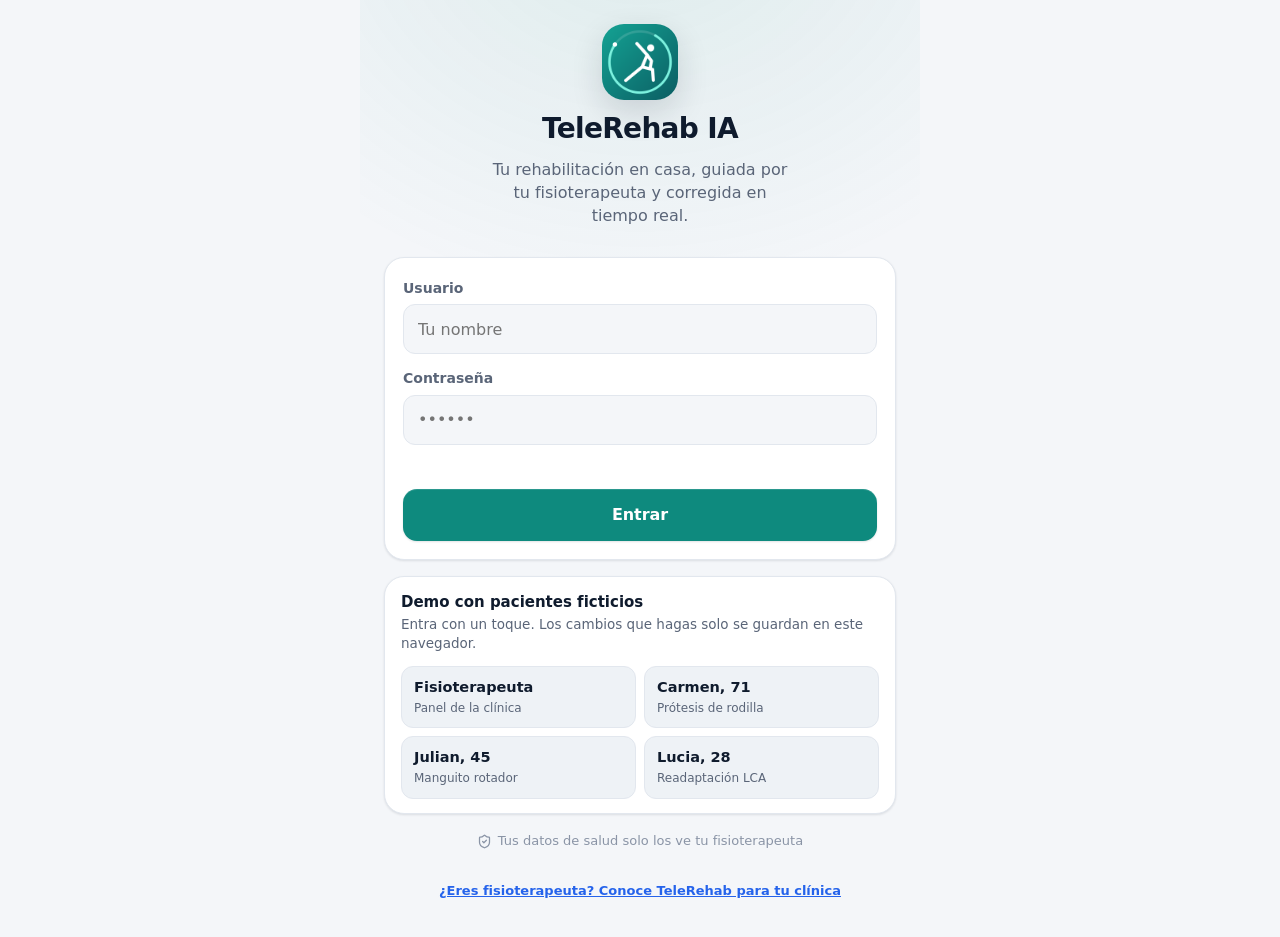
==== commit 2e5bcbaf: "Protocolos, análisis en el móvil, modo mayor, mensajes y páginas para profesionales Co-Authored-By: " ====
--- a/index.html
+++ b/index.html
@@ -67,6 +67,8 @@
     <symbol id="i-sol" viewBox="0 0 24 24"><circle cx="12" cy="12" r="4"/><path d="M12 2v2"/><path d="M12 20v2"/><path d="m4.93 4.93 1.41 1.41"/><path d="m17.66 17.66 1.41 1.41"/><path d="M2 12h2"/><path d="M20 12h2"/><path d="m6.34 17.66-1.41 1.41"/><path d="m19.07 4.93-1.41 1.41"/></symbol>
     <symbol id="i-luna" viewBox="0 0 24 24"><path d="M12 3a6 6 0 0 0 9 9 9 9 0 1 1-9-9Z"/></symbol>
     <symbol id="i-auto" viewBox="0 0 24 24"><circle cx="12" cy="12" r="10"/><path d="M12 2a10 10 0 0 1 0 20Z" fill="currentColor"/></symbol>
+    <symbol id="i-mensaje" viewBox="0 0 24 24"><path d="M21 15a2 2 0 0 1-2 2H7l-4 4V5a2 2 0 0 1 2-2h14a2 2 0 0 1 2 2z"/></symbol>
+    <symbol id="i-libro" viewBox="0 0 24 24"><path d="M4 19.5V5a2 2 0 0 1 2-2h14v16H6.5a2.5 2.5 0 0 0 0 5H20"/></symbol>
     <symbol id="i-info" viewBox="0 0 24 24"><circle cx="12" cy="12" r="10"/><path d="M12 16v-4"/><path d="M12 8h.01"/></symbol>
     <symbol id="i-repeticiones" viewBox="0 0 24 24"><path d="m17 2 4 4-4 4"/><path d="M3 11v-1a4 4 0 0 1 4-4h14"/><path d="m7 22-4-4 4-4"/><path d="M21 13v1a4 4 0 0 1-4 4H3"/></symbol>
     <symbol id="i-qr" viewBox="0 0 24 24"><rect width="5" height="5" x="3" y="3" rx="1"/><rect width="5" height="5" x="16" y="3" rx="1"/><rect width="5" height="5" x="3" y="16" rx="1"/><path d="M21 16h-3a2 2 0 0 0-2 2v3"/><path d="M21 21v.01"/><path d="M12 7v3a2 2 0 0 1-2 2H7"/><path d="M3 12h.01"/><path d="M12 3h.01"/><path d="M12 16v.01"/><path d="M16 12h1"/><path d="M21 12v.01"/><path d="M12 21v-1"/></symbol>
@@ -80,8 +82,10 @@
     </div>
   </div>
   <div id="aviso" class="aviso" role="status" hidden></div>
+  <div id="mensaje-flotante" class="mensaje-flotante" role="status" aria-live="polite" hidden></div>
   <script src="/static/demo.js"></script>
   <script src="/static/analisis.js"></script>
+  <script src="/static/serie_movil.js"></script>
   <script src="/static/app.js"></script>
 </body>
 </html>
--- a/static/app.css
+++ b/static/app.css
@@ -432,7 +432,42 @@
 .contador .ctrl output { min-width: 28px; text-align: center; font-weight: 750; color: var(--texto); font-variant-numeric: tabular-nums; }
 .segmentado.peq button { min-height: 36px; font-size: 13px; }
 .segmentado.tema button { display: flex; align-items: center; justify-content: center; gap: 6px; }
+.tarjeta-rango { display: grid; gap: 10px; margin-bottom: 12px; }
+.tarjeta-rango h3 { display: flex; align-items: center; gap: 6px; margin: 0; font-size: 15px; }
+.rec-cab { display: flex; align-items: center; justify-content: space-between; gap: 8px; }
+.rec-cuerpo { display: flex; align-items: center; justify-content: space-between; gap: 12px; }
+.rec-cifras { display: flex; align-items: center; gap: 12px; color: var(--texto-2); }
+.rec-cifras span { display: grid; }
+.rec-cifras small { font-size: 12px; color: var(--texto-2); }
+.rec-cifras b { font-size: 24px; font-weight: 800; color: var(--texto); font-variant-numeric: tabular-nums; letter-spacing: -.02em; }
+.rec-linea { width: 120px; height: 34px; flex: none; }
+.rec-linea polyline { fill: none; stroke: var(--acento); stroke-width: 2.2; stroke-linecap: round; stroke-linejoin: round; }
+.tarjeta-rango .receta { margin: 0; font-size: 12.5px; }
+.claves-proto { margin: 0 0 14px; padding-left: 18px; font-size: 14px; color: var(--texto-2); }
+.claves-proto li { margin-bottom: 6px; }
+.fase-proto { display: grid; gap: 8px; margin-bottom: 10px; }
+.fase-cab { display: flex; align-items: center; justify-content: space-between; gap: 10px; }
+.fase-cab .btn { width: auto; flex: none; min-height: 38px; padding: 0 18px; font-size: 15px; }
+.fase-proto > small { color: var(--texto-2); font-size: 13px; }
+.fase-ejs { display: grid; gap: 6px; }
+.fase-ejs > span { display: grid; grid-template-columns: 36px 1fr; column-gap: 10px; align-items: center; }
+.fase-ejs .miniatura { grid-row: span 2; width: 36px; height: 36px; border-radius: 9px; overflow: hidden; background: var(--superficie-2); }
+.fase-ejs .miniatura img { width: 100%; height: 100%; object-fit: cover; display: block; }
+.fase-ejs b { font-size: 14px; }
+.fase-ejs small { font-size: 12.5px; color: var(--texto-2); }
+.fuentes-proto { display: grid; gap: 8px; margin: 14px 0 10px; padding: 12px 14px; border-radius: 14px; background: var(--superficie-2); font-size: 13px; }
+.fuentes-proto b { display: flex; align-items: center; gap: 6px; }
+.fuentes-proto a { color: var(--azul); text-decoration: none; line-height: 1.35; }
 .ajuste-tit { margin: 18px 0 8px; font-size: 13px; font-weight: 650; color: var(--texto-2); }
+.caja-push { display: grid; gap: 10px; padding: 14px; border-radius: 16px; background: var(--superficie); border: 1px solid var(--borde); }
+.fila-push { display: flex; align-items: center; gap: 12px; }
+.fila-push[hidden], #push-probar[hidden] { display: none; }
+.fila-push .txt { flex: 1; display: grid; gap: 2px; font-size: 14px; }
+.fila-push .txt small { color: var(--texto-2); font-size: 12.5px; line-height: 1.35; }
+.fila-push.hora .txt { display: flex; align-items: center; gap: 6px; color: var(--texto-2); }
+.fila-push select { min-height: 36px; padding: 0 10px; border-radius: 10px; border: 1px solid var(--borde); background: var(--superficie-2); color: var(--texto); font: inherit; font-size: 14px; }
+.nota-push { margin: 0; display: flex; gap: 8px; align-items: flex-start; font-size: 13px; color: var(--texto-2); }
+.nota-push svg { flex: none; margin-top: 2px; }
 
 /* ── Privacidad ────────────────────────────────────────── */
 .privacidad-txt { font-size: 14px; color: var(--texto-2); }
@@ -563,6 +598,12 @@
   text-shadow: 0 6px 30px rgba(0, 0, 0, .6); background: rgba(0, 0, 0, .25); font-variant-numeric: tabular-nums; animation: latido 1s ease-out infinite; pointer-events: none; }
 @keyframes latido { from { transform: scale(1.15); opacity: .4; } 30% { transform: scale(1); opacity: 1; } }
 /* Marcador: anillo con repeticiones hechas / objetivo (o segundos) */
+.colocacion { position: absolute; left: 50%; top: 50%; transform: translate(-50%, -50%); width: min(300px, 82%); display: grid; gap: 8px;
+  padding: 16px 18px; border-radius: 18px; background: rgba(8, 12, 16, .78); backdrop-filter: blur(8px); color: #fff; text-align: left; z-index: 3; }
+.colocacion b { font-size: 18px; font-weight: 800; }
+.colocacion span { display: flex; align-items: center; gap: 8px; font-size: 15px; font-weight: 650; color: #FFB4A8; }
+.colocacion span.ok { color: #7CF2DF; }
+.colocacion small { font-size: 12px; color: rgba(255, 255, 255, .7); }
 .marcador { position: absolute; right: 12px; top: 12px; z-index: 2; width: clamp(108px, 28vw, 150px); aspect-ratio: 1; border-radius: 50%;
   display: grid; place-items: center; align-content: center; background: rgba(0, 0, 0, .55); backdrop-filter: blur(8px); -webkit-backdrop-filter: blur(8px);
   pointer-events: none; box-shadow: 0 8px 28px rgba(0, 0, 0, .35); }
@@ -695,3 +736,100 @@
 .aviso-version .cerrar { width: 32px; height: 32px; border: 0; box-shadow: none; background: transparent; color: var(--texto-3); }
 /* Durante la serie no se tapa la cámara con el aviso de versión nueva */
 body:has(.directo) #aviso-version, body:has(.directo) .aviso-version { display: none; }
+
+/* ── Modo persona mayor (lo activa el fisio para cada paciente) ───────────────
+   Letra y botones más grandes, más contraste y menos cosas en pantalla. */
+body.modo-mayor { font-size: 19px; }
+body.modo-mayor .saludo h2 { font-size: 32px; }
+body.modo-mayor .saludo .fecha { font-size: 15px; color: var(--texto-2); }
+body.modo-mayor .seccion-tit { font-size: 15px; color: var(--texto-2); }
+body.modo-mayor .btn { min-height: 60px; font-size: 20px; border-radius: 16px; }
+body.modo-mayor .heroe h3 { font-size: 26px; }
+body.modo-mayor .heroe p { font-size: 17px; }
+body.modo-mayor .heroe small { font-size: 14px; }
+body.modo-mayor .heroe .btn.claro { min-height: 68px; font-size: 22px; }
+body.modo-mayor .item { padding-top: 16px; padding-bottom: 16px; }
+body.modo-mayor .item .txt b { font-size: 20px; }
+body.modo-mayor .item .txt small { font-size: 16px; color: var(--texto); }
+body.modo-mayor .item .miniatura { width: 60px; height: 60px; }
+body.modo-mayor .stat b { font-size: 22px; }
+body.modo-mayor .stat span, body.modo-mayor .kpi span { font-size: 15px; color: var(--texto); }
+body.modo-mayor .tabs button { font-size: 15px; }
+body.modo-mayor .tabs .ic { width: 28px; height: 28px; }
+body.modo-mayor .nota-fisio p { font-size: 19px; }
+body.modo-mayor .consejo { font-size: 22px; }
+body.modo-mayor .mensaje { font-size: 20px; }
+body.modo-mayor .colocacion { font-size: 20px; }
+body.modo-mayor .pauta span { font-size: 16px; }
+body.modo-mayor .campo label { font-size: 17px; }
+body.modo-mayor .campo input { font-size: 19px; min-height: 56px; }
+
+/* Mi clínica (equipo de fisioterapeutas) */
+.fila-nombre { display: flex; gap: 10px; align-items: end; }
+.fila-nombre .campo { flex: 1; margin: 0; }
+.fila-nombre .btn { width: auto; flex: none; }
+.equipo { display: grid; gap: 0; margin: 12px 0 4px; background: var(--superficie); border: 1px solid var(--borde); border-radius: var(--radio); }
+.fila-equipo { display: flex; align-items: center; gap: 12px; padding: 10px 12px; border-top: 1px solid var(--borde); }
+.fila-equipo:first-child { border-top: 0; }
+.fila-equipo .txt { flex: 1; display: grid; min-width: 0; }
+.fila-equipo .txt small { color: var(--texto-2); font-size: 13px; }
+
+/* ── Mensajes del fisio: aviso flotante al entrar + buzón en la cabecera ── */
+.acciones-cab { align-items: center; }
+.btn-icono.buzon { position: relative; }
+.btn-icono.buzon .insignia { position: absolute; top: -5px; right: -5px; min-width: 19px; height: 19px; padding: 0 5px; border-radius: 10px;
+  display: grid; place-items: center; background: var(--rojo); color: #fff; font-size: 11px; font-weight: 800; border: 2px solid var(--fondo);
+  animation: latido 1.6s ease-in-out 3; }
+@keyframes latido { 50% { transform: scale(1.18); } }
+.mensaje-flotante { position: fixed; z-index: 45; left: 12px; right: 12px; top: calc(10px + var(--seguro-arriba)); max-width: 520px; margin: 0 auto;
+  display: flex; align-items: stretch; background: var(--superficie); border: 1px solid var(--borde); border-radius: 18px; box-shadow: var(--sombra);
+  overflow: hidden; transform: translateY(calc(-100% - 24px)); opacity: 0; transition: transform .35s cubic-bezier(.2, .9, .3, 1.15), opacity .25s; }
+.mensaje-flotante.visible { transform: none; opacity: 1; }
+.mensaje-flotante .mf-cuerpo { flex: 1; display: flex; gap: 12px; align-items: flex-start; text-align: left; border: 0; background: none; padding: 14px 4px 16px 14px; min-width: 0; }
+.mensaje-flotante .ic-caja { width: 38px; height: 38px; border-radius: 12px; display: grid; place-items: center; flex: none; background: var(--azul); color: #fff; }
+.mensaje-flotante .mf-txt { display: grid; gap: 2px; min-width: 0; }
+.mensaje-flotante small { font-size: 12px; font-weight: 650; color: var(--texto-2); }
+.mensaje-flotante b { font-size: 15px; font-weight: 600; display: -webkit-box; -webkit-line-clamp: 3; -webkit-box-orient: vertical; overflow: hidden; }
+.mensaje-flotante .mf-cerrar { border: 0; background: none; color: var(--texto-3); padding: 0 14px; align-self: flex-start; height: 44px; }
+.mensaje-flotante .mf-tiempo { position: absolute; left: 0; bottom: 0; height: 3px; width: 100%; background: var(--azul); transform-origin: left; }
+.mensaje-flotante.visible .mf-tiempo { animation: consumir var(--duracion, 7s) linear forwards; }
+@keyframes consumir { to { transform: scaleX(0); } }
+.burbuja-msg { display: flex; gap: 12px; align-items: flex-start; padding: 16px; border-radius: var(--radio); background: var(--azul-suave); margin: 4px 0 12px; }
+.burbuja-msg .ic-caja { width: 38px; height: 38px; border-radius: 12px; display: grid; place-items: center; flex: none; background: var(--azul); color: #fff; }
+.burbuja-msg small { font-size: 12px; font-weight: 650; color: var(--texto-2); }
+.burbuja-msg p { margin: 4px 0 0; font-size: 16px; font-weight: 550; white-space: pre-wrap; }
+body.modo-mayor .mensaje-flotante b { font-size: 19px; }
+body.modo-mayor .burbuja-msg p { font-size: 20px; }
+body.modo-mayor .btn-icono.buzon, body.modo-mayor .btn-icono.avatar { width: 48px; height: 48px; }
+@media (prefers-reduced-motion: reduce) {
+  .mensaje-flotante { transition: opacity .2s; transform: none; }
+  .btn-icono.buzon .insignia { animation: none; }
+}
+
+/* ── Pulido visual ── */
+/* Foco visible con teclado: anillo sólido, que se vea en claro y oscuro */
+:focus-visible { outline: 2px solid var(--azul); outline-offset: 2px; }
+.btn:focus-visible, .item:focus-visible, .chip:focus-visible { outline: 2px solid var(--azul); outline-offset: 3px; }
+/* Las tarjetas de la pantalla de inicio entran escalonadas (solo ahí: otras listas se repintan al tocarlas) */
+.pantalla .lista > .item[data-ej], .pantalla .atencion > *, .pantalla .stats > *, .pantalla .kpis > * { animation: aparecer .32s ease-out both; }
+.pantalla .lista > .item[data-ej]:nth-child(2), .pantalla .atencion > :nth-child(2), .pantalla .stats > :nth-child(2), .pantalla .kpis > :nth-child(2) { animation-delay: .04s; }
+.pantalla .lista > .item[data-ej]:nth-child(3), .pantalla .atencion > :nth-child(3), .pantalla .kpis > :nth-child(3) { animation-delay: .08s; }
+.pantalla .lista > .item[data-ej]:nth-child(n+4), .pantalla .atencion > :nth-child(n+4) { animation-delay: .12s; }
+@keyframes aparecer { from { opacity: 0; transform: translateY(8px); } to { opacity: 1; transform: none; } }
+/* Saludo del fisio */
+.saludo-fisio { margin: 4px 2px 12px; }
+.saludo-fisio h2 { font-size: 24px; }
+.saludo-fisio p { font-size: 15px; }
+/* Pantalla de entrada: un halo de color de marca detrás del logo */
+.login { background: radial-gradient(120% 60% at 50% -10%, var(--acento-suave), transparent 70%), var(--fondo); }
+.marca img { transition: transform .3s; }
+/* Interacción en ordenador */
+@media (hover: hover) {
+  .item:hover, .aviso-cab:hover { border-color: color-mix(in srgb, var(--acento) 35%, var(--borde)); }
+  .btn-icono:hover { border-color: color-mix(in srgb, var(--acento) 45%, var(--borde)); }
+}
+@media (prefers-reduced-motion: reduce) {
+  .pantalla, .pantalla .lista > .item[data-ej], .pantalla .atencion > *, .pantalla .stats > *, .pantalla .kpis > * { animation: none; }
+}
+/* Si a la vez está el aviso de versión nueva, el mensaje del fisio va debajo y no se tapan */
+body:has(.aviso-version:not([hidden])) .mensaje-flotante { top: calc(100px + var(--seguro-arriba)); }
